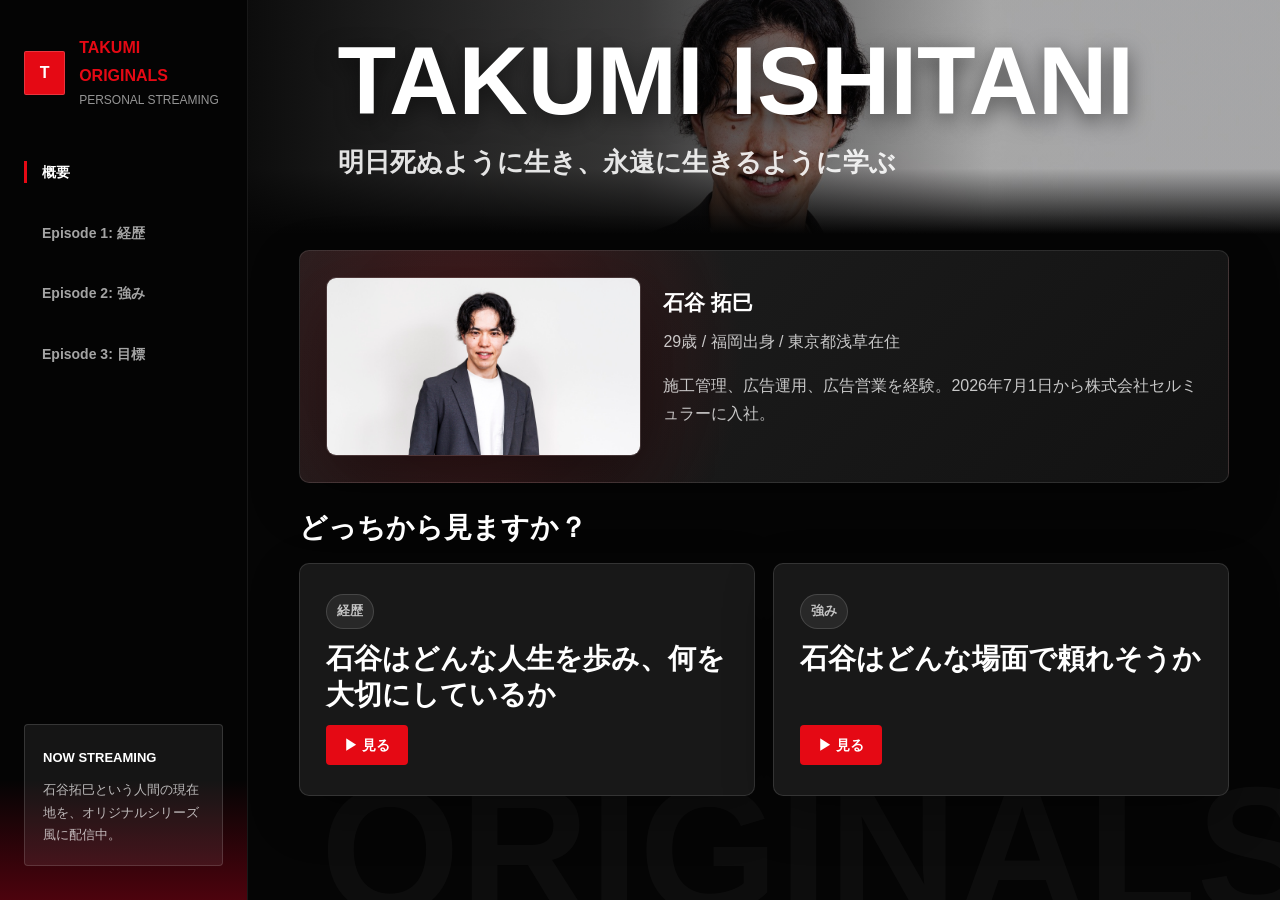
==== index.html @ 8c482ef3 "Initial portfolio site" ====
<!DOCTYPE html>
<html lang="ja">
<head>
  <!-- Google Tag Manager -->
<script>(function(w,d,s,l,i){w[l]=w[l]||[];w[l].push({'gtm.start':
  new Date().getTime(),event:'gtm.js'});var f=d.getElementsByTagName(s)[0],
  j=d.createElement(s),dl=l!='dataLayer'?'&l='+l:'';j.async=true;j.src=
  'https://www.googletagmanager.com/gtm.js?id='+i+dl;f.parentNode.insertBefore(j,f);
  })(window,document,'script','dataLayer','GTM-TKK2R5Q6');</script>
  <!-- End Google Tag Manager -->
  <meta charset="UTF-8">
  <meta name="viewport" content="width=device-width, initial-scale=1.0">
  <title>Takumi Originals | 石谷 拓巳</title>
  <link rel="icon" type="image/svg+xml" href="assets/images/favicon.svg">
  <link rel="preload" href="assets/audio/nouveau-jingle-netflix.mp3" as="audio" type="audio/mpeg">
  <link rel="stylesheet" href="css/style.css">
</head>
<body>
  <!-- Google Tag Manager (noscript) -->
<noscript><iframe src="https://www.googletagmanager.com/ns.html?id=GTM-TKK2R5Q6"
  height="0" width="0" style="display:none;visibility:hidden"></iframe></noscript>
  <!-- End Google Tag Manager (noscript) -->
  <div class="intro-splash is-waiting">
    <span>T</span>
    <button class="intro-start" type="button" aria-label="イントロを再生する" data-click-area="intro" data-click-name="play_intro" data-click-label="イントロを再生する">
      <span class="intro-start-icon" aria-hidden="true"></span>
    </button>
  </div>

  <button class="menu-toggle" type="button" aria-label="メニューを開く" aria-expanded="false" data-click-area="menu" data-click-name="open_menu" data-click-label="メニューを開く">
    <span></span>
    <span></span>
    <span></span>
  </button>

  <aside class="sidebar" aria-label="サイト内メニュー">
    <a class="brand" href="index.html" data-click-area="global_nav" data-click-name="brand_home" data-click-label="ブランドロゴ">
      <span class="brand-icon">T</span>
      <span>
        <strong>TAKUMI ORIGINALS</strong>
        <small>PERSONAL STREAMING</small>
      </span>
    </a>

    <nav class="nav">
      <a class="nav-link nav-link--overview active" href="index.html" data-nav-item="overview" data-click-area="global_nav" data-click-name="overview" data-click-label="概要">概要</a>
      <a class="nav-link nav-link--episode1" href="growth.html" data-nav-item="episode1" data-click-area="global_nav" data-click-name="episode1_history" data-click-label="Episode 1: 経歴">Episode 1: 経歴</a>
      <a class="nav-link nav-link--strengths" href="strengths.html" data-nav-item="strengths" data-click-area="global_nav" data-click-name="episode2_strengths" data-click-label="Episode 2: 強み">Episode 2: 強み</a>
      <a class="nav-link nav-link--goals" href="goals.html" data-nav-item="goals" data-click-area="global_nav" data-click-name="episode3_goals" data-click-label="Episode 3: 目標">Episode 3: 目標</a>
    </nav>

    <div class="sidebar-note">
      <strong>Now Streaming</strong>
      <p>石谷拓巳という人間の現在地を、オリジナルシリーズ風に配信中。</p>
    </div>
  </aside>

  <main class="page">
    <header class="page-header home-hero reveal">
      <h1>TAKUMI ISHITANI</h1>
      <div class="hero-copy-row">
        <p>明日死ぬように生き、永遠に生きるように学ぶ</p>
      </div>
    </header>

    <section class="grid reveal">
      <article class="card profile-card">
        <img src="assets/images/profile-photo.jpg" alt="石谷拓巳のプロフィール写真">
        <div>
          <h2>石谷 拓巳</h2>
          <p>29歳 / 福岡出身 / 東京都浅草在住</p>
          <p>施工管理、広告運用、広告営業を経験。2026年7月1日から株式会社セルミュラーに入社。</p>
        </div>
      </article>
    </section>

    <section class="entry-fork reveal" aria-label="どこから見るか選ぶ">
      <h2 class="entry-fork__title">どっちから見ますか？</h2>
      <div class="entry-fork__cards">
        <a class="entry-card" href="growth.html" data-entry-choice="history" data-click-area="entry_fork" data-click-name="history" data-click-label="経歴">
          <span class="entry-card__label">石谷はどんな人生を歩み、何を大切にしているか</span>
          <span class="entry-card__sub">経歴</span>
          <span class="entry-card__cta">▶ 見る</span>
        </a>
        <a class="entry-card" href="strengths.html" data-entry-choice="strengths" data-click-area="entry_fork" data-click-name="strengths" data-click-label="強み">
          <span class="entry-card__label">石谷はどんな場面で頼れそうか</span>
          <span class="entry-card__sub">強み</span>
          <span class="entry-card__cta">▶ 見る</span>
        </a>
      </div>
    </section>
  </main>

  <script src="js/script.js"></script>
</body>
</html>
---- css/style.css ----
:root {
  --black: #08090b;
  --ink: #161719;
  --red: #e60021;
  --red-dark: #b80019;
  --gray: #6d727a;
  --line: #e8e8e8;
  --paper: #ffffff;
  --soft: #f5f5f3;
  --cream: #fff8ef;
  --shadow: 0 18px 42px rgba(8, 9, 11, 0.10);
}

* {
  box-sizing: border-box;
}

body {
  margin: 0;
  color: var(--ink);
  background:
    linear-gradient(90deg, rgba(230, 0, 33, 0.04) 1px, transparent 1px) 0 0 / 72px 72px,
    var(--soft);
  font-family: -apple-system, BlinkMacSystemFont, "Hiragino Sans", "Yu Gothic", "YuGothic", sans-serif;
  line-height: 1.75;
}

body::before {
  content: "ISHITANI";
  position: fixed;
  right: -36px;
  bottom: -40px;
  color: rgba(8, 9, 11, 0.035);
  font-size: clamp(72px, 14vw, 210px);
  font-weight: 900;
  line-height: 1;
  pointer-events: none;
  z-index: 0;
}

.intro-splash {
  position: fixed;
  inset: 0;
  z-index: 999;
  display: flex;
  align-items: center;
  justify-content: center;
  background: #050505;
  pointer-events: none;
  animation: intro-screen-out 1800ms cubic-bezier(.76, 0, .24, 1) 250ms both;
}

.intro-splash.is-waiting {
  pointer-events: auto;
  cursor: default;
}

.intro-splash.is-waiting,
.intro-splash.is-waiting > span {
  animation-play-state: paused;
}

.intro-splash.is-waiting > span {
  opacity: 0;
  visibility: hidden;
}

.intro-splash:not(.is-waiting) .intro-start {
  opacity: 0;
  pointer-events: none;
}

.intro-splash > span {
  position: relative;
  display: block;
  width: clamp(50px, 7vw, 108px);
  height: clamp(150px, 28vw, 420px);
  color: var(--red);
  background: var(--red);
  font-size: 0;
  text-shadow: 0 0 42px rgba(229, 9, 20, 0.52);
  box-shadow: 0 0 42px rgba(229, 9, 20, 0.52);
  animation: intro-i-drive 1800ms cubic-bezier(.76, 0, .24, 1) 250ms both;
}

.intro-start {
  position: absolute;
  left: 50%;
  top: 50%;
  z-index: 2;
  width: clamp(190px, 24vw, 320px);
  height: clamp(128px, 16vw, 214px);
  border: 0;
  border-radius: 18px;
  padding: 0;
  background:
    linear-gradient(145deg, rgba(255, 255, 255, 0.18) 0 46%, transparent 47%),
    linear-gradient(145deg, #e85353 0 49%, #e50914 50% 100%);
  box-shadow:
    0 20px 52px rgba(0, 0, 0, 0.58),
    0 0 34px rgba(229, 9, 20, 0.36);
  -webkit-tap-highlight-color: transparent;
  appearance: none;
  cursor: pointer;
  user-select: none;
  transform: translate(-50%, -50%);
  transition: transform 180ms ease, box-shadow 180ms ease, filter 180ms ease, opacity 180ms ease;
}

.intro-start::before {
  content: none;
}

.intro-start-icon {
  position: absolute;
  left: 52%;
  top: 50%;
  width: 0;
  height: 0;
  border-top: clamp(28px, 3.4vw, 46px) solid transparent;
  border-bottom: clamp(28px, 3.4vw, 46px) solid transparent;
  border-left: clamp(44px, 5.4vw, 72px) solid #fff;
  filter: drop-shadow(0 0 10px rgba(255, 255, 255, 0.24));
  transform: translate(-50%, -50%);
}

.intro-start:hover {
  transform: translate(-50%, -50%) scale(1.06);
  filter: brightness(1.08);
}

.intro-start:active {
  transform: translate(-50%, -50%) scale(0.99);
}

.intro-start:focus-visible {
  outline: none;
  box-shadow:
    0 20px 52px rgba(0, 0, 0, 0.58),
    0 0 34px rgba(229, 9, 20, 0.36),
    0 0 0 3px rgba(255, 255, 255, 0.72);
}

.intro-splash > span::before,
.intro-splash > span::after {
  content: "";
  position: absolute;
  left: 50%;
  width: clamp(170px, 24vw, 360px);
  height: clamp(46px, 7vw, 104px);
  background: var(--red);
  box-shadow: 0 0 42px rgba(229, 9, 20, 0.42);
  transform: translateX(-50%);
}

.intro-splash > span::before {
  top: 0;
}

.intro-splash > span::after {
  display: none;
}

.intro-splash.is-finished {
  display: none;
}

@keyframes intro-i-drive {
  0% {
    opacity: 0;
    transform: scale(0.72);
    filter: blur(10px);
  }
  18% {
    opacity: 1;
    transform: scale(1);
    filter: blur(0);
  }
  56% {
    opacity: 1;
    transform: scale(1.08);
  }
  100% {
    opacity: 0;
    transform: scale(7.8);
  }
}

@keyframes intro-screen-out {
  0%,
  62% {
    opacity: 1;
  }
  100% {
    opacity: 0;
    visibility: hidden;
  }
}

a {
  color: inherit;
  text-decoration: none;
}

.sidebar {
  position: fixed;
  inset: 0 auto 0 0;
  width: 284px;
  padding: 34px 24px;
  color: #fff;
  background: var(--black);
  display: flex;
  flex-direction: column;
  gap: 34px;
  z-index: 20;
  overflow-y: auto;
}

.sidebar::after {
  content: "";
  position: absolute;
  inset: auto 0 0;
  height: 120px;
  background: linear-gradient(0deg, rgba(230, 0, 33, 0.32), transparent);
  pointer-events: none;
}

.brand {
  position: relative;
  display: flex;
  gap: 14px;
  align-items: center;
  z-index: 1;
}

.brand-icon {
  width: 44px;
  height: 44px;
  display: grid;
  place-items: center;
  border: 1px solid rgba(255, 255, 255, 0.18);
  border-radius: 4px;
  background: var(--red);
  font-weight: 900;
}

.brand strong,
.brand small {
  display: block;
}

.brand strong {
  font-size: 15px;
  letter-spacing: 0;
}

.brand small {
  color: rgba(255, 255, 255, 0.62);
  font-size: 12px;
}

.nav {
  position: relative;
  display: grid;
  gap: 6px;
  z-index: 1;
}

.nav a {
  position: relative;
  padding: 15px 12px 15px 18px;
  border-bottom: 1px solid rgba(255, 255, 255, 0.12);
  color: rgba(255, 255, 255, 0.72);
  font-size: 13px;
  font-weight: 800;
  letter-spacing: 0;
  text-transform: uppercase;
}

.nav a::before {
  content: "";
  position: absolute;
  left: 0;
  top: 50%;
  width: 7px;
  height: 7px;
  background: var(--red);
  transform: translateY(-50%) rotate(45deg);
  opacity: 0;
}

.nav a:hover,
.nav a:focus-visible,
.nav a.active {
  color: #fff;
  outline: none;
}

.nav a:hover::before,
.nav a:focus-visible::before,
.nav a.active::before {
  opacity: 1;
}

.sidebar-note {
  position: relative;
  margin-top: auto;
  padding: 18px;
  border: 1px solid rgba(255, 255, 255, 0.14);
  border-radius: 4px;
  background: rgba(255, 255, 255, 0.06);
  z-index: 1;
}

.sidebar-note strong {
  color: #fff;
  font-size: 13px;
  letter-spacing: 0;
  text-transform: uppercase;
}

.sidebar-note p {
  margin: 8px 0 0;
  color: rgba(255, 255, 255, 0.70);
  font-size: 13px;
  overflow-wrap: anywhere;
}

.page {
  position: relative;
  z-index: 1;
  min-height: 100vh;
  margin-left: 284px;
  padding: 46px clamp(22px, 4vw, 64px) 64px;
}

.page-header {
  position: relative;
  margin-bottom: 34px;
  padding: clamp(34px, 6vw, 76px);
  color: #fff;
  background:
    linear-gradient(135deg, rgba(230, 0, 33, 0.94), rgba(8, 9, 11, 0.95)),
    radial-gradient(circle at 80% 18%, rgba(255, 255, 255, 0.28), transparent 34%);
  border-radius: 4px;
  overflow: hidden;
}

.page-header::before {
  content: "";
  position: absolute;
  inset: auto -10% -34% 28%;
  height: 180px;
  border: 22px solid rgba(255, 255, 255, 0.11);
  transform: rotate(-8deg);
}

.page-header::after {
  content: "BETA";
  position: absolute;
  right: 22px;
  bottom: -18px;
  color: rgba(255, 255, 255, 0.12);
  font-size: clamp(58px, 9vw, 140px);
  font-weight: 900;
  line-height: 1;
  white-space: nowrap;
}

.page-header > * {
  position: relative;
  z-index: 1;
}

.eyebrow {
  margin: 0 0 10px;
  color: var(--red);
  font-size: 13px;
  font-weight: 900;
  letter-spacing: 0;
  text-transform: uppercase;
}

.page-header .eyebrow {
  color: #fff;
}

h1,
h2,
p {
  margin-top: 0;
}

h1 {
  margin-bottom: 12px;
  max-width: 820px;
  font-size: clamp(42px, 8vw, 96px);
  font-weight: 900;
  line-height: 0.98;
  letter-spacing: 0;
}

h2 {
  margin-bottom: 10px;
  font-size: 21px;
  line-height: 1.35;
}

p {
  color: var(--gray);
}

.page-header p:not(.eyebrow) {
  max-width: 620px;
  margin-bottom: 0;
  color: rgba(255, 255, 255, 0.86);
  font-size: 18px;
  font-weight: 700;
}

.grid {
  display: grid;
  gap: 18px;
}

.dashboard-grid {
  grid-template-columns: minmax(300px, 2fr) repeat(3, minmax(150px, 1fr));
  margin-bottom: 18px;
}

.card-grid {
  grid-template-columns: repeat(3, minmax(0, 1fr));
  margin-bottom: 18px;
}

.card {
  position: relative;
  padding: 26px;
  border: 1px solid var(--line);
  border-radius: 4px;
  background: var(--paper);
  box-shadow: var(--shadow);
  overflow: hidden;
}

.card::before {
  content: "";
  position: absolute;
  inset: 0;
  border: none;
  border-radius: inherit;
  background: transparent;
  opacity: 0;
  pointer-events: none;
  transform: scale(0.985);
  transform-origin: center;
  transition: opacity 420ms ease, transform 520ms ease;
}

.card.is-visible::before,
.reveal.is-visible .card::before {
  opacity: 1;
  transform: scale(1);
}

.profile-card {
  display: flex;
  gap: 22px;
  align-items: center;
  background: var(--black);
  color: #fff;
}

.profile-card p {
  color: rgba(255, 255, 255, 0.76);
}

.profile-card img {
  width: 104px;
  height: 104px;
  border: 3px solid rgba(255, 255, 255, 0.14);
  border-radius: 50%;
  background: #fff;
  object-fit: cover;
  object-position: 50% 24%;
}

.kpi-card {
  min-height: 178px;
  display: flex;
  flex-direction: column;
  justify-content: space-between;
}

.kpi-card span {
  color: var(--gray);
  font-size: 13px;
  font-weight: 900;
}

.kpi-card strong {
  display: inline-block;
  margin-top: 10px;
  color: var(--red);
  font-size: 58px;
  font-weight: 900;
  line-height: 1;
}

.kpi-card small {
  color: var(--ink);
  font-weight: 900;
}

.section-title {
  margin-bottom: 18px;
}

.section-title h2 {
  font-size: clamp(30px, 5vw, 58px);
  font-weight: 900;
  line-height: 1;
}

.bars {
  display: grid;
  gap: 16px;
}

.bar-row {
  display: grid;
  grid-template-columns: 160px 1fr;
  gap: 18px;
  align-items: center;
  font-weight: 800;
}

.bar {
  height: 12px;
  background: #ececea;
  overflow: hidden;
}

.bar i {
  display: block;
  width: 0;
  height: 100%;
  background: linear-gradient(90deg, var(--red), var(--black));
  transition: width 1000ms cubic-bezier(.2, .8, .2, 1);
}

.is-visible .bar i {
  width: var(--value);
}

.timeline {
  position: relative;
  display: grid;
  gap: 22px;
}

.timeline::before {
  content: "";
  position: absolute;
  top: 16px;
  bottom: 16px;
  left: 14px;
  width: 3px;
  background: var(--black);
}

.timeline-item {
  position: relative;
  display: grid;
  grid-template-columns: 30px 1fr;
  gap: 20px;
}

.timeline-item > span {
  width: 30px;
  height: 30px;
  border: 7px solid var(--paper);
  border-radius: 50%;
  background: var(--red);
  box-shadow: 0 0 0 2px var(--black);
  z-index: 1;
}

.timeline-item .card {
  width: 100%;
}

.timeline-item .card h2 {
  color: var(--red);
  font-size: 26px;
  font-weight: 900;
}

.log-card {
  padding: 0;
}

.log-card summary {
  position: relative;
  display: grid;
  grid-template-columns: 72px 1fr 34px;
  gap: 18px;
  align-items: center;
  min-height: 112px;
  padding: 24px 26px;
  cursor: pointer;
  list-style: none;
}

.log-card summary::-webkit-details-marker {
  display: none;
}

.log-card summary::after {
  content: "+";
  width: 34px;
  height: 34px;
  display: grid;
  place-items: center;
  color: #fff;
  background: var(--black);
  font-size: 24px;
  font-weight: 900;
  line-height: 1;
  transition: transform 240ms ease, background 240ms ease;
}

.log-card[open] summary::after {
  content: "-";
  background: var(--red);
}

.log-card summary:focus-visible {
  outline: 3px solid rgba(230, 0, 33, 0.25);
  outline-offset: -3px;
}

.log-number {
  color: var(--red);
  font-size: 34px;
  font-weight: 900;
  line-height: 1;
}

.log-card summary strong,
.log-card summary small {
  display: block;
}

.log-card summary strong {
  color: var(--ink);
  font-size: clamp(24px, 4vw, 40px);
  font-weight: 900;
  line-height: 1.1;
}

.log-card summary small {
  margin-top: 6px;
  color: var(--gray);
  font-weight: 800;
}

.log-detail {
  display: grid;
  grid-template-columns: minmax(180px, 260px) 1fr;
  gap: 28px;
  padding: 0 26px 30px 116px;
  cursor: pointer;
}

.log-detail img {
  width: 100%;
  aspect-ratio: 4 / 3;
  border: 1px solid var(--line);
  background: var(--paper);
  box-shadow: 0 12px 28px rgba(8, 9, 11, 0.08);
  object-fit: cover;
  object-position: 50% 24%;
}

.log-detail p {
  margin-bottom: 15px;
  max-width: 860px;
  font-size: 15px;
  line-height: 1.9;
}

.log-detail p:last-child {
  margin-bottom: 0;
}

.log-detail div {
  display: grid;
  align-content: center;
}

.roadmap {
  display: grid;
  grid-template-columns: repeat(3, minmax(0, 1fr));
  gap: 18px;
}

.roadmap-card {
  min-height: 260px;
  background: var(--black);
  color: #fff;
}

.roadmap-card:nth-child(2) {
  background: var(--red);
}

.roadmap-card span {
  display: inline-block;
  margin-bottom: 18px;
  color: rgba(255, 255, 255, 0.72);
  font-weight: 900;
  text-transform: uppercase;
}

.roadmap-card h2 {
  font-size: 32px;
  font-weight: 900;
}

.roadmap-card p {
  color: rgba(255, 255, 255, 0.78);
}

.reveal {
  opacity: 0;
  transform: translateY(28px);
  transition: opacity 760ms ease, transform 760ms ease;
}

.reveal.is-visible {
  opacity: 1;
  transform: translateY(0);
}

.menu-toggle {
  display: none;
}

@media (max-width: 1080px) {
  .dashboard-grid {
    grid-template-columns: repeat(3, minmax(0, 1fr));
  }

  .profile-card {
    grid-column: 1 / -1;
  }

  .card-grid {
    grid-template-columns: repeat(2, minmax(0, 1fr));
  }
}

@media (max-width: 980px) {
  .menu-toggle {
    position: fixed;
    top: 16px;
    right: 16px;
    z-index: 40;
    display: grid;
    gap: 5px;
    width: 46px;
    height: 46px;
    padding: 11px;
    border: 0;
    border-radius: 4px;
    background: var(--red);
  }

  .menu-toggle span {
    display: block;
    height: 2px;
    background: #fff;
  }

  .sidebar {
    width: min(84vw, 320px);
    transform: translateX(-100%);
    transition: transform 280ms ease;
  }

  .sidebar.is-open {
    transform: translateX(0);
  }

  .page {
    margin-left: 0;
    padding: 76px 18px 34px;
  }

  .dashboard-grid,
  .card-grid,
  .roadmap {
    grid-template-columns: 1fr;
  }

  .profile-card {
    align-items: flex-start;
  }

  .log-card summary {
    grid-template-columns: 54px 1fr 34px;
  }

  .log-number {
    font-size: 26px;
  }

  .log-detail {
    grid-template-columns: 1fr;
    padding-left: 26px;
  }

  .log-detail img {
    max-width: 360px;
  }
}

@media (max-width: 520px) {
  .page-header {
    padding: 30px 22px 70px;
  }

  h1 {
    font-size: 42px;
  }

  .profile-card {
    display: block;
  }

  .profile-card img {
    margin-bottom: 16px;
  }

  .bar-row {
    grid-template-columns: 1fr;
    gap: 6px;
  }

  .kpi-card strong {
    font-size: 46px;
  }
}

@media (prefers-reduced-motion: reduce) {
  .intro-splash {
    animation-duration: 1ms;
    animation-delay: 0ms;
  }

  .intro-splash > span {
    animation-duration: 1ms;
    animation-delay: 0ms;
  }
}

/* Streaming draft theme */
:root {
  --black: #050505;
  --ink: #f5f5f5;
  --red: #e50914;
  --red-dark: #b20710;
  --gray: #b7b7b7;
  --line: rgba(255, 255, 255, 0.12);
  --paper: #181818;
  --soft: #101010;
  --shadow: 0 24px 70px rgba(0, 0, 0, 0.45);
}

body {
  color: #fff;
  background: #050505;
}

body.goal-overlay-open {
  overflow: hidden;
}

body.goal-overlay-open .page {
  z-index: 90;
}

body.log-overlay-open {
  overflow: hidden;
}

body.log-overlay-open .page {
  z-index: 90;
}

.log-overlay {
  position: fixed;
  inset: clamp(14px, 3vw, 34px);
  z-index: 120;
  display: grid;
  grid-template-columns: minmax(280px, 42%) minmax(0, 1fr);
  grid-template-rows: auto minmax(0, 1fr);
  gap: clamp(22px, 4vw, 54px);
  max-height: calc(100vh - clamp(28px, 6vw, 68px));
  padding: clamp(18px, 3vw, 34px);
  border: none;
  border-radius: 10px;
  background: #080808;
  box-shadow: 0 0 0 999vmax rgba(0, 0, 0, 0.78), 0 34px 120px rgba(229, 9, 20, 0.28), 0 22px 64px rgba(0, 0, 0, 0.70);
  overflow: auto;
}

.log-overlay[hidden] {
  display: none;
}

.log-overlay-figure {
  grid-column: 1;
  grid-row: 1 / -1;
  height: 100%;
  min-height: 0;
  margin: 0;
  border-radius: 10px;
  background: #0b0b0b;
  box-shadow: 0 28px 90px rgba(0, 0, 0, 0.72);
  overflow: hidden;
}

.log-overlay-figure img {
  width: 100%;
  height: 100%;
  display: block;
  object-fit: cover;
  object-position: center 26%;
  filter: saturate(1.12) contrast(1.08);
}

.log-overlay-figure img[src*="episode-elementary"] {
  object-position: center 30%;
}

.log-overlay-figure img[src*="episode-middle-school"] {
  object-position: center 2%;
}

.log-overlay-figure img[src*="episode-high-school"] {
  object-position: center 2%;
}

.log-overlay-figure img[src*="episode-construction"] {
  object-position: center 2%;
}

.log-overlay-figure img[src*="episode-freelance"] {
  object-position: center 10%;
}

.log-overlay-figure img[src*="episode-sales"] {
  object-position: center 8%;
}

.log-overlay-figure img[src*="episode-cellmuller"] {
  object-position: center 6%;
}

.log-overlay-heading {
  grid-column: 2;
  grid-row: 1;
  align-self: end;
  max-width: 760px;
  padding-right: 58px;
}

.log-overlay-heading strong {
  display: block;
  color: #fff;
  font-size: clamp(42px, 7vw, 92px);
  line-height: 0.98;
}

.log-overlay-heading small {
  display: block;
  max-width: 620px;
  margin-top: 14px;
  color: rgba(255, 255, 255, 0.82);
  font-size: clamp(14px, 1.4vw, 18px);
  font-weight: 900;
  line-height: 1.45;
}

.log-overlay-detail {
  grid-column: 2;
  grid-row: 2;
  align-self: start;
  max-width: 820px;
}

.log-overlay-detail p {
  margin-bottom: 16px;
  color: rgba(255, 255, 255, 0.82);
  font-size: clamp(15px, 1.35vw, 18px);
  line-height: 1.9;
}

.log-overlay-close {
  position: absolute;
  top: clamp(18px, 3vw, 34px);
  right: clamp(18px, 3vw, 34px);
  z-index: 2;
  width: 42px;
  height: 42px;
  border: 0;
  border-radius: 999px;
  background:
    linear-gradient(45deg, transparent calc(50% - 1px), #fff calc(50% - 1px), #fff calc(50% + 1px), transparent calc(50% + 1px)),
    linear-gradient(-45deg, transparent calc(50% - 1px), #fff calc(50% - 1px), #fff calc(50% + 1px), transparent calc(50% + 1px)),
    rgba(255, 255, 255, 0.18);
  background-position: center;
  background-repeat: no-repeat;
  background-size: 18px 18px, 18px 18px, auto;
  box-shadow: inset 0 0 0 1px rgba(255, 255, 255, 0.14);
  cursor: pointer;
}

body::before {
  content: "ORIGINALS";
  color: rgba(255, 255, 255, 0.035);
}

.sidebar {
  width: 248px;
  background: rgba(5, 5, 5, 0.94);
  border-right: 1px solid rgba(255, 255, 255, 0.08);
}

.brand-icon {
  background: var(--red);
  border-radius: 2px;
}

.brand strong {
  color: var(--red);
  font-size: 16px;
}

.brand small {
  color: rgba(255, 255, 255, 0.58);
}

.nav a {
  border-bottom: 0;
  color: rgba(255, 255, 255, 0.64);
  font-size: 14px;
  text-transform: none;
}

.nav a::before {
  width: 3px;
  height: 22px;
  transform: translateY(-50%);
}

.sidebar-note {
  background: rgba(255, 255, 255, 0.07);
}

.page {
  margin-left: 248px;
  padding: 0 clamp(18px, 4vw, 58px) 64px;
}

.page-header {
  min-height: min(28vh, 320px);
  margin: 0 calc(clamp(18px, 4vw, 58px) * -1) 16px;
  padding: 34px clamp(24px, 7vw, 96px) 30px;
  display: flex;
  flex-direction: column;
  justify-content: flex-start;
  background:
    linear-gradient(90deg, rgba(5, 5, 5, 0.96) 0%, rgba(5, 5, 5, 0.72) 38%, rgba(5, 5, 5, 0.16) 72%),
    linear-gradient(0deg, #050505 0%, rgba(5, 5, 5, 0.18) 28%),
    url("../assets/images/profile-photo.jpg") center 20% / cover no-repeat;
  border-radius: 0;
  box-shadow: none;
}

.home-hero {
  min-height: min(26vh, 300px);
}

.page-header::before,
.page-header::after {
  display: none;
}

.eyebrow {
  color: var(--red);
}

.page-header .eyebrow {
  color: var(--red);
  font-size: 15px;
}

h1 {
  max-width: 980px;
  text-shadow: 0 6px 22px rgba(0, 0, 0, 0.55);
}

p {
  color: var(--gray);
}

.page-header p:not(.eyebrow) {
  color: rgba(255, 255, 255, 0.88);
  font-size: clamp(18px, 2vw, 26px);
  overflow-wrap: anywhere;
}

.hero-copy-row {
  display: flex;
  flex-wrap: wrap;
  gap: 14px 18px;
  align-items: center;
}

.hero-copy-row p {
  margin: 0;
}

.hero-actions {
  display: flex;
  flex-wrap: wrap;
  gap: 12px;
  margin-top: 20px;
}

.home-bottom-action {
  display: none;
  margin-top: 18px;
}

.play-button,
.ghost-button {
  display: inline-flex;
  align-items: center;
  min-height: 48px;
  padding: 0 22px;
  border-radius: 4px;
  font-weight: 900;
}

.play-button {
  color: #fff;
  background: var(--red);
}

.ghost-button {
  color: #fff;
  background: rgba(255, 255, 255, 0.16);
}

.meta-line {
  margin-top: 18px;
  color: rgba(255, 255, 255, 0.72) !important;
  font-size: 14px !important;
}

.episode-nav {
  margin: -4px 0 22px;
}

.episode-nav-bottom {
  margin: 22px 0 0;
}

.episode-nav a {
  display: inline-flex;
  align-items: center;
  justify-content: center;
  min-height: 48px;
  padding: 0 24px;
  border-radius: 4px;
  color: #fff;
  background: var(--red);
  font-weight: 900;
  transition: background 220ms ease, transform 220ms ease;
}

.episode-nav a:hover {
  background: var(--red-dark);
  transform: translateY(-2px);
}

.card {
  border: 1px solid rgba(255, 255, 255, 0.10);
  border-radius: 10px;
  background: #181818;
  box-shadow: 0 18px 50px rgba(0, 0, 0, 0.32);
}

.card-grid {
  grid-template-columns: repeat(2, minmax(0, 1fr));
}

.skill-deck {
  display: grid;
  grid-template-columns: repeat(2, minmax(0, 1fr));
  align-items: start;
  gap: 18px;
  margin-bottom: 18px;
}

.skill-stack {
  display: grid;
  grid-template-columns: repeat(2, minmax(0, 1fr));
  align-items: start;
  gap: 20px;
  margin: 0 0 26px;
}

.skill-block:nth-child(3) {
  grid-column: 1 / -1;
  justify-self: center;
  width: calc((100% - 20px) / 2);
}

.skill-block {
  padding: 0;
  overflow: hidden;
  background: #0d0d0d;
  transition: transform 220ms ease, box-shadow 220ms ease;
}

.skill-block::before {
  display: none;
}

.skill-block:hover {
  box-shadow: 0 18px 50px rgba(0, 0, 0, 0.42);
  transform: translateY(-4px);
}

.skill-visual {
  position: relative;
  min-height: clamp(210px, 25vw, 290px);
  display: flex;
  align-items: flex-end;
  overflow: hidden;
  isolation: isolate;
  background: #050505;
  cursor: pointer;
  list-style: none;
}

.skill-visual::-webkit-details-marker {
  display: none;
}

.skill-visual:focus-visible {
  outline: 3px solid rgba(230, 0, 33, 0.25);
  outline-offset: -3px;
}

.skill-block[open] .skill-image {
  opacity: 0.6;
}

.skill-image {
  position: absolute;
  inset: 0;
  z-index: 0;
  width: 100%;
  height: 100%;
  object-fit: cover;
  object-position: 64% 50%;
  opacity: 0.72;
  transform: scale(1.01);
  transition: opacity 260ms ease, transform 420ms ease;
}

.skill-block:hover .skill-image {
  opacity: 0.9;
  transform: scale(1.045);
}

.skill-visual::before {
  content: "";
  position: absolute;
  inset: 0;
  z-index: 1;
  pointer-events: none;
  background:
    linear-gradient(90deg, rgba(5, 5, 5, 0.96) 0%, rgba(5, 5, 5, 0.62) 38%, rgba(5, 5, 5, 0.1) 72%),
    linear-gradient(0deg, rgba(5, 5, 5, 0.98) 0%, rgba(5, 5, 5, 0.3) 46%, rgba(5, 5, 5, 0.02) 100%),
    radial-gradient(circle at 84% 20%, rgba(229, 9, 20, 0.32), transparent 38%);
  opacity: 0.96;
}

.skill-num {
  position: absolute;
  top: 20px;
  left: 24px;
  z-index: 2;
  width: 44px;
  height: 44px;
  border-radius: 999px;
  display: flex;
  align-items: center;
  justify-content: center;
  color: #fff;
  font-size: 20px;
  font-weight: 900;
  background: var(--red);
  box-shadow: 0 8px 20px rgba(229, 9, 20, 0.4);
}

.skill-copy {
  position: relative;
  z-index: 2;
  display: grid;
  gap: 10px;
  width: min(100%, 640px);
  padding: clamp(22px, 3vw, 32px);
}

.skill-block:nth-child(1) .skill-copy,
.skill-block:nth-child(3) .skill-copy {
  width: min(100%, 560px);
  transform: translateY(-34px);
}

.skill-block:nth-child(1) .skill-num,
.skill-block:nth-child(3) .skill-num {
  top: 34px;
}

.skill-copy strong {
  display: block;
  color: #fff;
  font-size: clamp(28px, 3.6vw, 44px);
  font-weight: 900;
  line-height: 1.1;
  text-shadow: 0 10px 28px rgba(0, 0, 0, 0.72);
  overflow-wrap: anywhere;
}

.skill-copy small {
  display: block;
  color: rgba(255, 255, 255, 0.68);
  font-size: 14px;
  line-height: 1.7;
  overflow-wrap: anywhere;
}

.skill-copy em {
  width: fit-content;
  margin-top: 4px;
  padding: 9px 13px;
  border-radius: 4px;
  color: #fff;
  background: var(--red);
  font-size: 12px;
  font-style: normal;
  font-weight: 900;
  box-shadow: 0 10px 24px rgba(229, 9, 20, 0.28);
}

.skill-block[open] .skill-copy em {
  background: rgba(255, 255, 255, 0.16);
  font-size: 0;
}

.skill-block[open] .skill-copy em::before {
  content: "閉じる";
  font-size: 12px;
}

.skill-body {
  padding: clamp(22px, 3vw, 30px);
  border-top: 1px solid rgba(255, 255, 255, 0.08);
  background: #121212;
}

.skill-body p {
  margin: 0;
  color: rgba(255, 255, 255, 0.82);
  font-size: 16px;
  line-height: 1.9;
}

.skill-closing {
  margin: 6px 0 26px;
  color: rgba(255, 255, 255, 0.6);
  font-size: 15px;
  line-height: 1.9;
  text-align: center;
}

.roadmap {
  margin-bottom: 34px;
}

.roadmap--single {
  display: grid;
  grid-template-columns: minmax(320px, 0.95fr) minmax(280px, 0.72fr);
  gap: clamp(18px, 3.2vw, 34px);
  align-items: center;
}

.goal-mountain {
  --flag-x: 39%;
  --flag-y: 73%;
  position: relative;
  min-height: 520px;
  border: 1px solid rgba(255, 255, 255, 0.10);
  border-radius: 16px;
  overflow: hidden;
  background: #050505;
  box-shadow: 0 28px 80px rgba(0, 0, 0, 0.36), 0 0 0 1px rgba(229, 9, 20, 0.10);
}

.roadmap--single[data-active-stage="short"] .goal-mountain {
  --flag-x: 39%;
  --flag-y: 71%;
}

.roadmap--single[data-active-stage="middle"] .goal-mountain {
  --flag-x: 50%;
  --flag-y: 50%;
}

.roadmap--single[data-active-stage="long"] .goal-mountain {
  --flag-x: 53%;
  --flag-y: 24%;
}

.goal-mountain__img {
  display: block;
  width: 100%;
  height: 100%;
  min-height: 520px;
  object-fit: cover;
  filter: saturate(1.05) contrast(1.02);
  transition: transform 520ms ease;
}

.goal-mountain:hover .goal-mountain__img {
  transform: scale(1.025);
}

.goal-mountain::after {
  content: "";
  position: absolute;
  inset: 0;
  background:
    linear-gradient(90deg, rgba(0, 0, 0, 0.54), transparent 22%, transparent 76%, rgba(0, 0, 0, 0.42)),
    linear-gradient(180deg, rgba(0, 0, 0, 0.12), transparent 42%, rgba(0, 0, 0, 0.46));
  pointer-events: none;
}

.goal-mountain__flag {
  position: absolute;
  left: var(--flag-x);
  top: var(--flag-y);
  z-index: 4;
  width: 4px;
  height: 42px;
  border-radius: 999px;
  background: var(--red);
  box-shadow: 0 0 0 2px rgba(255, 255, 255, 0.16), 0 12px 26px rgba(0, 0, 0, 0.5);
  opacity: 0;
  transform: translate(-50%, -100%) scale(0.82);
  transform-origin: 50% 100%;
  transition: left 560ms cubic-bezier(0.2, 0.9, 0.2, 1), top 560ms cubic-bezier(0.2, 0.9, 0.2, 1);
  pointer-events: none;
}

.goal-mountain__flag::before {
  content: "";
  position: absolute;
  left: 4px;
  top: 4px;
  width: 38px;
  height: 22px;
  border-radius: 2px 12px 9px 2px;
  background: var(--red);
  clip-path: polygon(0 0, 100% 12%, 82% 52%, 100% 92%, 0 78%);
  filter: drop-shadow(0 8px 16px rgba(0, 0, 0, 0.38));
}

.goal-mountain__flag::after {
  content: "";
  position: absolute;
  left: 50%;
  bottom: -5px;
  width: 13px;
  height: 13px;
  border: 3px solid #fff;
  border-radius: 999px;
  background: var(--red);
  transform: translateX(-50%);
}

.roadmap--single[data-active-stage] .goal-mountain__flag {
  opacity: 1;
  transform: translate(-50%, -100%) scale(1);
  animation: goalFlagWave 1.8s ease-in-out infinite;
}

.roadmap--single[data-active-stage="long"] .goal-mountain__flag {
  opacity: 0;
  transform: translate(-50%, -100%) scale(0.74);
  animation: none;
}

.goal-stage {
  position: absolute;
  z-index: 5;
  display: grid;
  gap: 4px;
  width: min(190px, 30vw);
  padding: 10px 13px;
  border: 1px solid rgba(229, 9, 20, 0.62);
  border-radius: 10px;
  background:
    linear-gradient(135deg, rgba(229, 9, 20, 0.54), rgba(42, 4, 8, 0.84)),
    rgba(5, 5, 5, 0.78);
  color: #fff;
  text-align: left;
  cursor: pointer;
  backdrop-filter: blur(8px);
  box-shadow: 0 12px 34px rgba(0, 0, 0, 0.34), 0 0 0 1px rgba(255, 255, 255, 0.08) inset;
  transition: transform 220ms ease, border-color 220ms ease, background 220ms ease;
}

.goal-stage:hover,
.goal-stage:focus-visible,
.goal-stage.is-active {
  border-color: rgba(229, 9, 20, 0.84);
  background:
    linear-gradient(135deg, rgba(255, 35, 58, 0.96), rgba(184, 0, 25, 0.94)),
    var(--red);
  transform: translateY(-3px);
}

.goal-stage span {
  font-size: clamp(15px, 1.6vw, 19px);
  font-weight: 900;
  line-height: 1.05;
}

.goal-stage strong {
  display: block;
  font-size: clamp(13px, 1.35vw, 15px);
  line-height: 1.35;
  overflow-wrap: anywhere;
}

.goal-stage--short {
  left: 7%;
  bottom: 12%;
}

.goal-stage--middle {
  right: 7%;
  top: 42%;
}

.goal-stage--long {
  left: 8%;
  top: 11%;
}

.goal-stage-panels {
  position: relative;
  min-height: 350px;
}

.goal-stage-placeholder,
.goal-stage-panel {
  border: 1px solid rgba(255, 255, 255, 0.12);
  border-radius: 16px;
  padding: clamp(22px, 3vw, 34px);
  background:
    linear-gradient(135deg, rgba(229, 9, 20, 0.24), transparent 40%),
    linear-gradient(180deg, #242424, #111);
  color: #fff;
  box-shadow: 0 24px 72px rgba(0, 0, 0, 0.34);
  animation: goalPanelIn 360ms cubic-bezier(0.2, 0.8, 0.2, 1) both;
}

.goal-stage-placeholder {
  background:
    linear-gradient(135deg, rgba(255, 255, 255, 0.08), transparent 42%),
    linear-gradient(180deg, #202020, #111);
}

.goal-stage-placeholder strong {
  display: block;
  margin-bottom: 10px;
  color: #fff;
  font-size: clamp(24px, 2.5vw, 32px);
  font-weight: 900;
  line-height: 1.35;
}

.goal-stage-placeholder p {
  margin: 0;
  color: rgba(255, 255, 255, 0.72);
  font-size: 15px;
  line-height: 1.9;
}

.goal-stage-panel__term {
  display: block;
  margin-bottom: 12px;
  color: #fff;
  font-size: clamp(30px, 3.6vw, 44px);
  font-weight: 900;
  line-height: 1.05;
}

.goal-stage-panel__lead {
  display: block;
  margin-bottom: 18px;
  color: #fff;
  font-size: clamp(23px, 2.6vw, 32px);
  font-weight: 900;
  line-height: 1.35;
}

.goal-stage-panel p {
  margin: 0 0 10px;
  color: rgba(255, 255, 255, 0.84);
  font-size: 15px;
  line-height: 1.9;
}

@keyframes goalFlagWave {
  0%, 100% { filter: drop-shadow(0 0 0 rgba(229, 9, 20, 0)); }
  50% { filter: drop-shadow(0 0 12px rgba(229, 9, 20, 0.58)); }
}

@keyframes goalPanelIn {
  from {
    opacity: 0;
    transform: translateY(18px) scale(0.98);
  }
  to {
    opacity: 1;
    transform: translateY(0) scale(1);
  }
}

@media (max-width: 900px) {
  .roadmap--single {
    grid-template-columns: 1fr;
  }

  .goal-stage-panels {
    min-height: auto;
  }
}

@media (max-width: 620px) {
  .goal-mountain {
    min-height: 430px;
  }

  .goal-mountain__img {
    min-height: 430px;
  }

  .goal-stage {
    width: 152px;
    padding: 8px 10px;
  }

  .goal-stage span {
    font-size: 14px;
  }

  .goal-stage strong {
    font-size: 12px;
  }

  .goal-stage--short {
    left: 4%;
    bottom: 9%;
  }

  .goal-stage--middle {
    right: auto;
    left: 45%;
    top: 44%;
  }

  .goal-stage--long {
    left: 5%;
    top: 9%;
  }
}

.card::before {
  background: transparent;
}

.profile-card {
  display: grid;
  grid-template-columns: minmax(160px, 36%) 1fr;
  gap: 22px;
  min-height: 188px;
  align-items: center;
  background:
    radial-gradient(circle at 18% 45%, rgba(229, 9, 20, 0.22), transparent 36%),
    linear-gradient(135deg, #202020, #121212);
}

.profile-card > div {
  position: relative;
  z-index: 1;
}

.profile-card img {
  position: relative;
  z-index: 1;
  width: 100%;
  height: clamp(154px, 14vw, 210px);
  border: 1px solid rgba(255, 255, 255, 0.12);
  border-radius: 10px;
  background: transparent;
  object-fit: cover;
  object-position: 50% 18%;
  box-shadow: 0 24px 70px rgba(0, 0, 0, 0.46);
}

.kpi-card {
  align-items: center;
  background: linear-gradient(180deg, #252525, #151515);
  gap: 12px;
  justify-content: center;
  min-height: 152px;
  text-align: center;
}

.kpi-card span,
.kpi-card small {
  color: rgba(255, 255, 255, 0.72);
}

.kpi-card strong {
  color: #fff;
  margin-top: 0;
}

.kpi-card small {
  margin-top: -8px;
}

.section-title h2 {
  color: #fff;
  font-size: clamp(28px, 4vw, 48px);
}

.sugoroku {
  margin-bottom: clamp(34px, 5vw, 64px);
}

.sugoroku__board {
  position: relative;
  padding: clamp(10px, 1.4vw, 16px);
  border: 1px solid rgba(255, 255, 255, 0.10);
  border-radius: 14px;
  background:
    linear-gradient(135deg, rgba(229, 9, 20, 0.20), transparent 38%),
    #090909;
  box-shadow: 0 28px 80px rgba(0, 0, 0, 0.32), 0 0 0 1px rgba(229, 9, 20, 0.10);
  overflow: hidden;
}

.sugoroku__board::before {
  content: none;
  position: absolute;
  right: clamp(18px, 3vw, 34px);
  top: clamp(16px, 2.4vw, 28px);
  z-index: 3;
  color: rgba(255, 255, 255, 0.22);
  font-size: clamp(18px, 3vw, 46px);
  font-weight: 900;
  letter-spacing: 0;
  line-height: 1;
  pointer-events: none;
}

.history-game {
  position: relative;
  aspect-ratio: 16 / 9;
  border-radius: 10px;
  background:
    linear-gradient(90deg, rgba(0, 0, 0, 0.60) 0%, rgba(0, 0, 0, 0.18) 44%, rgba(0, 0, 0, 0.50) 100%),
    linear-gradient(180deg, rgba(0, 0, 0, 0.46), rgba(0, 0, 0, 0.20) 42%, rgba(0, 0, 0, 0.64)),
    url("../assets/images/sugoroku-board.jpg") center / cover no-repeat;
  box-shadow: inset 0 0 0 1px rgba(255, 255, 255, 0.08);
  overflow: hidden;
}

.history-game::after {
  content: "";
  position: absolute;
  inset: 0;
  background:
    radial-gradient(circle at 58% 22%, rgba(229, 9, 20, 0.24), transparent 14%),
    linear-gradient(0deg, rgba(229, 9, 20, 0.18), transparent 32%);
  mix-blend-mode: multiply;
  pointer-events: none;
}

.history-stop {
  position: absolute;
  left: var(--x);
  top: var(--y);
  z-index: 2;
  width: auto;
  min-width: 106px;
  min-height: 38px;
  display: inline-grid;
  grid-template-columns: 28px minmax(0, auto);
  align-items: center;
  gap: 7px;
  padding: 5px 12px 5px 6px;
  border: 1px solid rgba(255, 255, 255, 0.18);
  border-radius: 999px;
  color: #fff;
  background: rgba(6, 6, 6, 0.82);
  box-shadow: 0 12px 30px rgba(0, 0, 0, 0.34), inset 0 0 0 1px rgba(229, 9, 20, 0.10);
  font-family: inherit;
  cursor: pointer;
  transform: translate(-50%, -50%);
  transition: transform 180ms ease, background 180ms ease, border-color 180ms ease, box-shadow 180ms ease;
}

.history-stop strong {
  width: 28px;
  height: 28px;
  display: grid;
  place-items: center;
  border-radius: 999px;
  color: #fff;
  background: var(--red);
  font-size: 14px;
  font-weight: 900;
  line-height: 1;
  box-shadow: 0 0 18px rgba(229, 9, 20, 0.42);
}

.history-stop img {
  position: absolute;
  left: 50%;
  top: -82px;
  width: 82px;
  height: 82px;
  display: block;
  border: 3px solid rgba(255, 255, 255, 0.92);
  border-radius: 14px;
  object-fit: cover;
  object-position: center 18%;
  box-shadow: 0 8px 18px rgba(0, 0, 0, 0.46), 0 0 0 2px rgba(229, 9, 20, 0.30);
  transform: translateX(-50%) rotate(2deg);
}

.history-stop span {
  overflow: hidden;
  color: rgba(255, 255, 255, 0.92);
  font-size: clamp(11px, 1vw, 12px);
  font-weight: 900;
  line-height: 1.25;
  text-align: left;
  text-overflow: ellipsis;
  white-space: nowrap;
}

.history-stop:hover,
.history-stop:focus-visible,
.history-stop.is-active {
  border-color: rgba(229, 9, 20, 0.74);
  background: rgba(10, 10, 10, 0.92);
  box-shadow: 0 18px 38px rgba(0, 0, 0, 0.44), 0 0 28px rgba(229, 9, 20, 0.28);
  transform: translate(-50%, -50%) scale(1.05);
}

.history-stop:focus-visible {
  outline: 2px solid rgba(255, 255, 255, 0.88);
  outline-offset: 4px;
}

.history-stop--goal {
  min-width: 124px;
}

.history-pawn {
  position: absolute;
  left: 13%;
  top: 78%;
  z-index: 4;
  width: 36px;
  height: 54px;
  pointer-events: none;
  filter: drop-shadow(0 16px 18px rgba(0, 0, 0, 0.44));
  transform: translate(-50%, calc(-100% - 94px));
  transition: left 520ms cubic-bezier(.2, .8, .2, 1), top 520ms cubic-bezier(.2, .8, .2, 1);
}

.history-pawn span {
  position: absolute;
  left: 50%;
  bottom: 0;
  width: 22px;
  height: 22px;
  border: 4px solid #fff;
  border-radius: 999px;
  background: var(--red);
  transform: translateX(-50%);
  box-shadow: 0 0 0 3px rgba(229, 9, 20, 0.28), 0 0 24px rgba(229, 9, 20, 0.60);
}

.history-pawn span::before {
  content: "";
  position: absolute;
  left: 50%;
  bottom: 18px;
  width: 10px;
  height: 22px;
  border-radius: 999px;
  background: #fff;
  transform: translateX(-50%);
}

.history-pawn span::after {
  content: "";
  position: absolute;
  left: 50%;
  bottom: -12px;
  width: 32px;
  height: 8px;
  border-radius: 999px;
  background: rgba(0, 0, 0, 0.56);
  transform: translateX(-50%);
}

.sugoroku__hint {
  margin: 14px 0 0;
  color: rgba(255, 255, 255, 0.70);
  font-size: 13px;
  font-weight: 800;
}

.bar {
  background: rgba(255, 255, 255, 0.14);
}

.bar i {
  background: var(--red);
}

.timeline {
  display: grid;
  grid-template-columns: repeat(4, minmax(0, 1fr));
  gap: 48px;
  align-items: start;
  counter-reset: history-card;
  overflow: visible;
}

.timeline.is-source {
  display: none;
}

.timeline::before,
.timeline-item > span {
  display: none;
}

.timeline-item {
  position: relative;
  display: block;
  min-width: 0;
  --arrow-y: clamp(72px, 8.5vw, 108px);
  counter-increment: history-card;
}

.timeline-item.log-overlay-source {
  z-index: 90;
  opacity: 1;
  transform: none !important;
}

.timeline-item.log-overlay-source::before,
.timeline-item.log-overlay-source::after {
  display: none;
}

.timeline-item::after {
  content: "";
  position: absolute;
  z-index: 4;
  pointer-events: none;
}

.timeline-item:nth-child(1)::after,
.timeline-item:nth-child(2)::after,
.timeline-item:nth-child(3)::after {
  top: var(--arrow-y);
  left: calc(100% + 34px);
  width: 0;
  height: 0;
  border-top: 7px solid transparent;
  border-bottom: 7px solid transparent;
  border-left: 10px solid var(--red);
  filter: drop-shadow(0 6px 12px rgba(229, 9, 20, 0.3));
  transform: translateY(-50%);
}

.timeline-item:nth-child(1)::before,
.timeline-item:nth-child(2)::before,
.timeline-item:nth-child(3)::before {
  content: "";
  position: absolute;
  top: var(--arrow-y);
  left: calc(100% + 10px);
  z-index: 4;
  width: 26px;
  height: 3px;
  border-radius: 999px;
  background: linear-gradient(90deg, rgba(229, 9, 20, 0.45), var(--red));
  pointer-events: none;
  box-shadow: 0 6px 14px rgba(229, 9, 20, 0.22);
  transform: translateY(-50%);
}

.timeline-item:nth-child(4)::after {
  top: calc(100% + 34px);
  left: 50%;
  width: 0;
  height: 0;
  border-left: 7px solid transparent;
  border-right: 7px solid transparent;
  border-top: 10px solid var(--red);
  filter: drop-shadow(0 6px 12px rgba(229, 9, 20, 0.3));
  transform: translateX(-50%);
}

.timeline-item:nth-child(4)::before {
  content: "";
  position: absolute;
  top: calc(100% + 10px);
  left: 50%;
  z-index: 4;
  width: 3px;
  height: 26px;
  border-radius: 999px;
  background: linear-gradient(180deg, rgba(229, 9, 20, 0.45), var(--red));
  pointer-events: none;
  box-shadow: 0 6px 14px rgba(229, 9, 20, 0.22);
  transform: translateX(-50%);
}

.timeline-item:nth-child(5)::after,
.timeline-item:nth-child(6)::after {
  top: var(--arrow-y);
  left: -44px;
  width: 0;
  height: 0;
  border-top: 7px solid transparent;
  border-bottom: 7px solid transparent;
  border-right: 10px solid var(--red);
  filter: drop-shadow(0 6px 12px rgba(229, 9, 20, 0.3));
  transform: translateY(-50%);
}

.timeline-item:nth-child(5)::before,
.timeline-item:nth-child(6)::before {
  content: "";
  position: absolute;
  top: var(--arrow-y);
  left: -36px;
  z-index: 4;
  width: 26px;
  height: 3px;
  border-radius: 999px;
  background: linear-gradient(270deg, rgba(229, 9, 20, 0.45), var(--red));
  pointer-events: none;
  box-shadow: 0 6px 14px rgba(229, 9, 20, 0.22);
  transform: translateY(-50%);
}

.timeline-item:nth-child(5) {
  grid-column: 4;
  grid-row: 2;
}

.timeline-item:nth-child(6) {
  grid-column: 3;
  grid-row: 2;
}

.timeline-item:nth-child(7) {
  grid-column: 2;
  grid-row: 2;
}

.log-card {
  padding: 0;
  background: #181818;
  transition: transform 220ms ease, background 220ms ease, border-color 220ms ease;
}

.log-card[open] {
  position: fixed;
  inset: clamp(14px, 3vw, 34px);
  z-index: 80;
  width: auto;
  max-width: none;
  display: grid;
  grid-template-columns: minmax(280px, 42%) minmax(0, 1fr);
  grid-template-rows: auto minmax(0, 1fr);
  gap: clamp(22px, 4vw, 54px);
  max-height: calc(100vh - clamp(28px, 6vw, 68px));
  padding: clamp(18px, 3vw, 34px);
  border-color: transparent;
  background: #080808;
  box-shadow: 0 0 0 999vmax rgba(0, 0, 0, 0.78), 0 34px 120px rgba(229, 9, 20, 0.28), 0 22px 64px rgba(0, 0, 0, 0.70);
  overflow: auto;
  animation: none;
  transform: none !important;
  transition: none;
}

.log-card:hover {
  background: #232323;
  border-color: rgba(229, 9, 20, 0.48);
  transform: translateY(-5px);
}

.log-card[open]:hover {
  background: #080808;
  transform: none;
}

.log-card.is-locked {
  opacity: 0.72;
}

.log-card.is-locked:hover {
  border-color: rgba(255, 255, 255, 0.12);
  transform: none;
}

.log-card.is-nudged {
  animation: locked-nudge 260ms ease both;
}

.log-card summary {
  position: relative;
  display: grid;
  grid-template-columns: 1fr;
  gap: 0;
  min-height: 0;
  padding: 0;
  overflow: hidden;
}

.log-card[open] summary {
  display: contents;
  overflow: visible;
}

.log-card.is-locked summary {
  cursor: not-allowed;
}

.log-card summary::before {
  display: none;
}

.log-card summary::after {
  content: "▶";
  position: absolute;
  right: 12px;
  bottom: 12px;
  z-index: 3;
  width: 34px;
  height: 34px;
  display: grid;
  place-items: center;
  border-radius: 999px;
  background: rgba(229, 9, 20, 0.92);
  color: #fff;
  font-size: 13px;
  font-weight: 900;
  line-height: 1;
  text-indent: 2px;
}

.log-card[open] summary::after {
  content: "";
  top: clamp(18px, 3vw, 34px);
  right: clamp(18px, 3vw, 34px);
  bottom: auto;
  left: auto;
  width: 42px;
  height: 42px;
  background: rgba(255, 255, 255, 0.18);
  background-image:
    linear-gradient(45deg, transparent calc(50% - 1px), #fff calc(50% - 1px), #fff calc(50% + 1px), transparent calc(50% + 1px)),
    linear-gradient(-45deg, transparent calc(50% - 1px), #fff calc(50% - 1px), #fff calc(50% + 1px), transparent calc(50% + 1px));
  background-position: center;
  background-repeat: no-repeat;
  background-size: 18px 18px;
  box-shadow: inset 0 0 0 1px rgba(255, 255, 255, 0.14);
  font-size: 0;
  text-indent: 0;
}

.log-card.is-locked summary::after {
  content: "";
  top: 63%;
  right: auto;
  bottom: auto;
  left: 50%;
  width: clamp(82px, 9vw, 124px);
  min-width: 0;
  height: clamp(64px, 7vw, 98px);
  padding: 0;
  border-radius: 0;
  background: transparent url("../assets/images/lock-overlay.svg") center / contain no-repeat;
  background-position: center;
  background-repeat: no-repeat;
  background-size: contain;
  box-shadow: none;
  filter: drop-shadow(0 16px 22px rgba(0, 0, 0, 0.44));
  font-size: 0;
  text-indent: 0;
  transform: translate(-50%, -50%);
}

.log-card .lock-hint {
  display: none;
}

.log-card.is-locked .lock-hint {
  display: block;
  position: absolute;
  top: 16%;
  left: 50%;
  z-index: 4;
  width: 94%;
  color: #ffd200;
  font-size: 12px;
  font-weight: 800;
  letter-spacing: 0.02em;
  line-height: 1.5;
  text-align: center;
  text-shadow: 0 2px 4px rgba(0, 0, 0, 0.9), 0 0 18px rgba(0, 0, 0, 0.85);
  transform: translate(-50%, 0);
  pointer-events: none;
}

.log-thumb {
  position: relative;
  margin: 0;
  aspect-ratio: 4 / 3;
  background: #0b0b0b;
  overflow: hidden;
}

.log-card[open] .log-thumb {
  grid-column: 1;
  grid-row: 1 / -1;
  height: 100%;
  min-height: 0;
  aspect-ratio: auto;
  border-radius: 10px;
  box-shadow: 0 28px 90px rgba(0, 0, 0, 0.72);
}

.log-thumb::after {
  content: "";
  position: absolute;
  inset: 0;
  background:
    linear-gradient(180deg, rgba(0, 0, 0, 0.06) 0%, rgba(0, 0, 0, 0.16) 38%, rgba(0, 0, 0, 0.88) 100%),
    linear-gradient(90deg, rgba(0, 0, 0, 0.18), transparent 42%);
}

.log-thumb img {
  width: 100%;
  height: 100%;
  display: block;
  object-fit: cover;
  object-position: center 28%;
  transition: transform 420ms ease, filter 420ms ease;
}

.timeline-item:nth-child(1) .log-thumb img {
  object-position: center 30%;
}

.timeline-item:nth-child(2) .log-thumb img {
  object-position: center 2%;
}

.timeline-item:nth-child(3) .log-thumb img {
  object-position: center 2%;
}

.timeline-item:nth-child(4) .log-thumb img {
  object-position: center 2%;
}

.timeline-item:nth-child(5) .log-thumb img {
  object-position: center 10%;
}

.timeline-item:nth-child(6) .log-thumb img {
  object-position: center 8%;
}

.timeline-item:nth-child(7) .log-thumb img {
  object-position: center 6%;
}

.log-card:hover .log-thumb img {
  filter: saturate(1.1) contrast(1.08);
  transform: scale(1.05);
}

.log-card[open] .log-thumb img,
.log-card[open]:hover .log-thumb img {
  filter: saturate(1.12) contrast(1.08);
  transform: none;
}

.log-card.is-locked .log-thumb img,
.log-card.is-locked:hover .log-thumb img {
  filter: grayscale(0.55) brightness(0.58);
  transform: scale(1);
}

.log-card summary > span {
  position: absolute;
  left: 16px;
  right: 56px;
  bottom: 16px;
  z-index: 2;
  text-shadow: 0 3px 16px rgba(0, 0, 0, 0.86), 0 1px 2px rgba(0, 0, 0, 0.92);
}

.log-card[open] summary > span {
  position: relative;
  left: auto;
  right: auto;
  bottom: auto;
  grid-column: 2;
  grid-row: 1;
  align-self: end;
  max-width: 760px;
  padding-right: 58px;
  text-shadow: none;
}

.log-card summary strong {
  display: block;
  color: #fff;
  font-size: clamp(21px, 2.3vw, 34px);
  line-height: 1.08;
}

.log-card[open] summary strong {
  font-size: clamp(42px, 7vw, 92px);
  line-height: 0.98;
}

.log-card summary small {
  display: block;
  margin-top: 8px;
  color: rgba(255, 255, 255, 0.92);
  font-size: 12px;
  font-weight: 800;
  line-height: 1.45;
}

.log-card[open] summary small {
  max-width: 620px;
  margin-top: 14px;
  color: rgba(255, 255, 255, 0.82);
  font-size: clamp(14px, 1.4vw, 18px);
}

.log-card.is-locked summary strong {
  overflow: hidden;
  white-space: nowrap;
  text-overflow: ellipsis;
}

.log-card.is-locked summary small {
  font-size: 12px;
}

.log-card.is-locked summary small::before {
  content: none;
}

.log-card summary em {
  position: absolute;
  top: 12px;
  right: 12px;
  z-index: 2;
  padding: 6px 10px;
  border-radius: 999px;
  color: #fff;
  background: rgba(0, 0, 0, 0.58);
  box-shadow: inset 0 0 0 1px rgba(255, 255, 255, 0.16);
  font-size: 11px;
  font-style: normal;
  font-weight: 900;
}

.log-card.is-locked summary em {
  display: none;
}

.log-card.is-locked summary em::before {
  content: none;
}

.log-card[open] summary em {
  display: none;
}

.log-card[open] summary em::before {
  content: none;
}

.log-card summary > span:last-of-type::after,
.log-card[open] summary > span:last-of-type::after {
  display: none;
}

.log-detail {
  position: relative;
  display: block;
  padding: 18px 18px 20px;
}

.log-card[open] .log-detail {
  grid-column: 2;
  grid-row: 2;
  align-self: start;
  max-width: 820px;
  padding: 0;
  overflow: visible;
  animation: goal-detail-rise 420ms ease both;
}

.log-detail p {
  color: rgba(255, 255, 255, 0.78);
}

.log-card[open] .log-detail p {
  margin-bottom: 16px;
  color: rgba(255, 255, 255, 0.82);
  font-size: clamp(15px, 1.35vw, 18px);
  line-height: 1.9;
}

.log-detail .next-episode,
.log-overlay-detail .next-episode {
  width: fit-content;
  margin-top: 18px;
  padding: 10px 14px;
  border: 0;
  border-radius: 999px;
  color: #fff;
  background: rgba(229, 9, 20, 0.88);
  font-family: inherit;
  font-size: 13px;
  font-weight: 900;
  cursor: pointer;
  transition: background 180ms ease, transform 180ms ease;
}

.log-detail .next-episode:hover,
.log-overlay-detail .next-episode:hover {
  background: var(--red);
  transform: translateY(-1px);
}

.log-detail .next-episode:focus-visible,
.log-overlay-detail .next-episode:focus-visible {
  outline: 3px solid rgba(229, 9, 20, 0.32);
  outline-offset: 3px;
}

@keyframes locked-nudge {
  0%,
  100% {
    transform: translateX(0);
  }
  34% {
    transform: translateX(-5px);
  }
  68% {
    transform: translateX(5px);
  }
}

.roadmap-card {
  background: linear-gradient(180deg, #242424, #111);
}

.roadmap-card:nth-child(2) {
  background: linear-gradient(180deg, #e50914, #6b050a);
}

.goal-card {
  padding: 0;
  min-height: 0;
  transform-origin: center;
  transition: transform 320ms ease, box-shadow 320ms ease, border-color 320ms ease;
}

.goal-card summary {
  display: grid;
  gap: 14px;
  padding: 32px 22px 36px;
  cursor: pointer;
  list-style: none;
}

.goal-card:hover {
  transform: translateY(-6px);
  border-color: rgba(229, 9, 20, 0.42);
  box-shadow: 0 28px 80px rgba(229, 9, 20, 0.18), 0 18px 50px rgba(0, 0, 0, 0.42);
}

.goal-card[open] {
  position: fixed;
  inset: clamp(14px, 3vw, 34px);
  z-index: 80;
  display: grid;
  grid-template-columns: minmax(0, 1fr) minmax(0, 1fr);
  grid-template-rows: auto auto minmax(0, 1fr) auto;
  gap: clamp(22px, 4vw, 56px);
  max-width: none;
  max-height: calc(100vh - clamp(28px, 6vw, 68px));
  padding: clamp(18px, 3vw, 34px);
  animation: goal-fullscreen-pop 560ms cubic-bezier(.14, .9, .2, 1) both;
  border-color: transparent;
  background: #080808;
  box-shadow: 0 0 0 999vmax rgba(0, 0, 0, 0.78), 0 34px 120px rgba(229, 9, 20, 0.30), 0 22px 64px rgba(0, 0, 0, 0.70);
  overflow: auto;
}

.goal-card summary::-webkit-details-marker {
  display: none;
}

.goal-card summary span,
.goal-card summary h2,
.goal-card summary em {
  position: relative;
  z-index: 1;
}

.goal-card summary h2 {
  margin: 0;
  color: #fff;
  font-size: clamp(38px, 4.1vw, 58px);
  font-weight: 900;
  line-height: 1.02;
}

.goal-card summary span {
  width: fit-content;
  padding: 0;
  color: #fff;
  background: transparent;
  font-size: clamp(17px, 1.5vw, 22px);
  font-weight: 900;
  line-height: 1.35;
}

.goal-card summary em {
  width: fit-content;
  padding: 9px 13px;
  border-radius: 999px;
  color: #fff;
  background: rgba(229, 9, 20, 0.9);
  font-size: 12px;
  font-style: normal;
  font-weight: 900;
  letter-spacing: 0;
}

.goal-card[open] summary em {
  background: rgba(255, 255, 255, 0.16);
  font-size: 0;
}

.goal-card[open] summary em::before {
  content: "閉じる";
  font-size: 12px;
}

.goal-card:nth-child(1)[open] summary em::before {
  content: "中期目標へ";
}

.goal-card:nth-child(2)[open] summary em::before {
  content: "長期目標へ";
}

.goal-card summary:focus-visible {
  outline: 3px solid rgba(229, 9, 20, 0.34);
  outline-offset: -3px;
}

.goal-card[open] summary {
  display: contents;
  min-height: 0;
  padding: 0;
}

.goal-card[open] summary span {
  grid-column: 2;
  grid-row: 2;
  align-self: start;
  margin-top: 0;
}

.goal-card[open] summary h2 {
  grid-column: 2;
  grid-row: 1;
  align-self: start;
  font-size: clamp(38px, 7vw, 92px);
  line-height: 0.98;
}

.goal-card[open] summary em {
  grid-column: 2;
  grid-row: 4;
  align-self: end;
  margin-top: 20px;
}

.goal-card[open] summary h2,
.goal-card[open] summary span,
.goal-card[open] summary em,
.goal-card[open] .goal-image {
  animation: goal-detail-rise 420ms ease both;
}

.goal-close {
  display: none;
}

.goal-card[open] .goal-close {
  display: inline-flex;
  align-items: center;
  position: absolute;
  top: clamp(18px, 3vw, 34px);
  right: clamp(18px, 3vw, 34px);
  z-index: 6;
  padding: 9px 18px;
  border: 1px solid rgba(255, 255, 255, 0.24);
  border-radius: 999px;
  background: rgba(255, 255, 255, 0.08);
  color: #fff;
  font-family: inherit;
  font-size: 12px;
  font-weight: 900;
  letter-spacing: 0.02em;
  cursor: pointer;
  transition: background 200ms ease, border-color 200ms ease;
}

.goal-close:hover,
.goal-close:focus-visible {
  background: rgba(229, 9, 20, 0.9);
  border-color: rgba(229, 9, 20, 0.9);
  outline: none;
}

.goal-image {
  position: relative;
  justify-self: center;
  width: min(100%, 460px);
  margin: 0;
  aspect-ratio: 1 / 1;
  border-radius: 10px;
  background: #050505;
  overflow: hidden;
  transform: translateZ(0);
}

.goal-card[open] .goal-image {
  grid-column: 1;
  grid-row: 1 / -1;
  justify-self: stretch;
  width: 100%;
  height: 100%;
  min-height: 0;
  aspect-ratio: auto;
  display: grid;
  place-items: center;
  box-shadow: 0 28px 90px rgba(0, 0, 0, 0.72);
}

.goal-image img {
  width: 100%;
  height: 100%;
  display: block;
  object-fit: contain;
  transform: scale(1);
  transition: transform 520ms cubic-bezier(.2, .8, .2, 1), filter 520ms ease;
}

.goal-card[open] .goal-image img {
  filter: saturate(1.18) contrast(1.08);
  animation: none;
  transform: none;
}

.goal-card[open] .goal-image::after {
  opacity: 0.12;
}

.goal-image::after {
  content: "";
  position: absolute;
  inset: 0;
  background: linear-gradient(180deg, transparent 48%, rgba(0, 0, 0, 0.48));
  opacity: 1;
  transition: opacity 420ms ease;
}

.goal-image::before {
  content: "";
  position: absolute;
  inset: -30%;
  z-index: 1;
  background: linear-gradient(115deg, transparent 36%, rgba(255, 255, 255, 0.24) 48%, transparent 60%);
  opacity: 0;
  transform: translateX(-60%) rotate(6deg);
  pointer-events: none;
}

.goal-card[open] .goal-image::before {
  animation: goal-shine 860ms ease-out both;
}

.goal-detail {
  padding: 0 22px 24px;
  animation: goal-detail-rise 420ms ease both;
}

.goal-card[open] .goal-detail {
  grid-column: 2;
  grid-row: 3;
  align-self: start;
  z-index: 2;
  max-width: 920px;
  max-height: none;
  padding: 0;
  overflow: visible;
}

.goal-card[open] .goal-detail p {
  font-size: clamp(14px, 1.3vw, 18px);
  line-height: 1.7;
  margin-bottom: 12px;
}

.goal-detail p {
  margin: 0 0 18px;
  color: rgba(255, 255, 255, 0.78);
  font-size: clamp(17px, 1.6vw, 21px);
  line-height: 1.9;
}

.goal-mobile-actions {
  display: none;
}

.roadmap:has(.goal-card[open]) .goal-card:not([open]) .goal-image img {
  filter: grayscale(0.45) brightness(0.62);
  transform: scale(0.96);
}

@keyframes goal-card-pop {
  0% {
    transform: translateY(0) scale(1);
  }
  44% {
    transform: translateY(-14px) scale(1.035);
  }
  100% {
    transform: translateY(-8px) scale(1.015);
  }
}

@keyframes goal-fullscreen-pop {
  0% {
    transform: translateY(36px) scale(0.82);
  }
  58% {
    transform: translateY(-8px) scale(1.02);
  }
  100% {
    transform: translateY(0) scale(1);
  }
}

@keyframes goal-image-drive {
  0% {
    transform: scale(1) translateY(0);
  }
  45% {
    transform: scale(1.24) translateY(-28px);
  }
  100% {
    transform: scale(1.16) translateY(-18px);
  }
}

@keyframes goal-image-burst {
  0% {
    transform: scale(1) translateY(0);
  }
  42% {
    transform: scale(1.18) translateY(-38px);
  }
  100% {
    transform: scale(1.08) translateY(-18px);
  }
}

@keyframes goal-shine {
  0% {
    opacity: 0;
    transform: translateX(-70%) rotate(6deg);
  }
  28% {
    opacity: 1;
  }
  100% {
    opacity: 0;
    transform: translateX(70%) rotate(6deg);
  }
}

@keyframes goal-detail-rise {
  0% {
    opacity: 0;
    transform: translateY(18px);
  }
  100% {
    opacity: 1;
    transform: translateY(0);
  }
}

@media (max-width: 980px) {
  .page {
    margin-left: 0;
    padding-top: 0;
  }

  .page-header {
    min-height: 26vh;
    margin-left: -18px;
    margin-right: -18px;
    padding-top: 64px;
    padding-bottom: 24px;
  }

  .home-hero {
    min-height: 24vh;
  }

  .sidebar {
    width: min(84vw, 320px);
  }

  .profile-card {
    grid-template-columns: minmax(160px, 34%) 1fr;
  }

  .dashboard-grid {
    grid-template-columns: repeat(3, minmax(0, 1fr));
    gap: 10px;
  }

  .dashboard-grid .profile-card {
    grid-column: 1 / -1;
  }

  .kpi-card {
    min-height: 118px;
    padding: 14px 8px;
    gap: 8px;
  }

  .kpi-card span {
    min-height: 2.6em;
    display: grid;
    place-items: center;
    font-size: 11px;
    line-height: 1.3;
  }

  .kpi-card strong {
    font-size: clamp(34px, 11vw, 46px);
  }

  .kpi-card small {
    margin-top: -4px;
    font-size: 13px;
  }

  .home-bottom-action {
    display: flex;
    justify-content: center;
  }

  .skill-deck {
    grid-template-columns: 1fr;
  }

  .skill-card summary {
    min-height: 270px;
    padding: 0;
  }

  .skill-copy {
    width: 100%;
    padding: 22px;
  }

  .skill-card summary strong {
    font-size: clamp(30px, 9vw, 46px);
  }

  .skill-next {
    display: inline-flex;
    align-items: center;
    min-height: 44px;
    margin-top: 10px;
    padding: 0 16px;
    border: 0;
    border-radius: 999px;
    color: #fff;
    background: var(--red);
    font-family: inherit;
    font-size: 13px;
    font-weight: 900;
  }

  .timeline {
    grid-template-columns: 1fr;
  }

  .sugoroku__board {
    overflow-x: auto;
    -webkit-overflow-scrolling: touch;
  }

  .history-game {
    width: 780px;
    min-height: auto;
  }

  .history-stop {
    min-width: 106px;
  }

  .history-stop--goal {
    min-width: 124px;
  }

  .timeline-item:nth-child(5),
  .timeline-item:nth-child(6),
  .timeline-item:nth-child(7) {
    grid-column: auto;
    grid-row: auto;
  }

  .timeline-item::after {
    display: none;
  }

  .log-thumb {
    aspect-ratio: 16 / 10;
  }

  .timeline-item:nth-child(4) .log-thumb img {
    object-position: center 22%;
  }

  .log-card summary strong {
    font-size: clamp(24px, 9vw, 36px);
  }

  .log-card summary small {
    font-size: 13px;
  }

  .log-detail {
    grid-template-columns: 1fr;
    gap: 18px;
    padding: 18px 22px 24px;
  }

  .log-detail img {
    width: 100%;
    max-width: 420px;
    justify-self: center;
  }

  .log-detail div {
    display: block;
  }

  .log-detail p {
    font-size: 15px;
    line-height: 1.85;
  }

  .log-card summary > span:last-of-type::after {
    display: none;
    content: "";
  }

  .log-card[open] {
    inset: 10px;
    grid-template-columns: 1fr;
    grid-template-rows: auto auto auto;
    gap: 16px;
    max-height: calc(100vh - 20px);
    padding: 18px;
    overflow: auto;
  }

  .log-card[open] .log-thumb,
  .log-card[open] summary > span,
  .log-card[open] .log-detail {
    grid-column: 1;
  }

  .log-card[open] .log-thumb {
    grid-row: 1;
    height: auto;
    aspect-ratio: 16 / 10;
  }

  .log-card[open] summary > span {
    grid-row: 2;
    padding-right: 52px;
  }

  .log-card[open] summary strong {
    font-size: clamp(34px, 14vw, 58px);
  }

  .log-card[open] summary small {
    font-size: 14px;
  }

  .log-card[open] .log-detail {
    grid-row: 3;
    max-width: none;
    padding: 0;
  }

  .log-card[open] .log-detail p {
    font-size: 15px;
    line-height: 1.85;
  }

  .log-overlay {
    inset: 10px;
    grid-template-columns: 1fr;
    grid-template-rows: auto auto auto;
    align-content: start;
    gap: 16px;
    max-height: calc(100vh - 20px);
    padding: 18px;
    overflow: auto;
  }

  .log-overlay-figure,
  .log-overlay-heading,
  .log-overlay-detail {
    grid-column: 1;
  }

  .log-overlay-figure {
    grid-row: 1;
    height: 0;
    padding-bottom: 90%;
    position: relative;
  }

  .log-overlay-figure img {
    position: absolute;
    inset: 0;
  }

  .log-overlay-heading {
    grid-row: 2;
    padding-right: 52px;
  }

  .log-overlay-heading strong {
    font-size: clamp(28px, 11vw, 58px);
  }

  .log-overlay-heading small {
    font-size: 14px;
  }

  .log-overlay-detail {
    grid-row: 3;
    max-width: none;
  }

  .log-overlay-detail p {
    font-size: 15px;
    line-height: 1.85;
  }

  .goal-card[open] {
    inset: 10px;
    grid-template-columns: 1fr;
    grid-template-rows: auto auto auto auto auto;
    gap: 14px;
    max-height: calc(100vh - 20px);
    padding: 18px;
    overflow: auto;
  }

  .goal-card[open] summary {
    display: contents;
  }

  .goal-card[open] summary span,
  .goal-card[open] summary h2,
  .goal-card[open] summary em,
  .goal-card[open] .goal-image,
  .goal-card[open] .goal-detail {
    grid-column: 1;
  }

  .goal-card[open] summary span {
    grid-row: 2;
  }

  .goal-card[open] summary h2 {
    grid-row: 1;
  }

  .goal-card[open] .goal-image {
    grid-row: 3;
    min-height: 0;
    aspect-ratio: 1 / 1;
  }

  .goal-card[open] summary em {
    display: none;
  }

  .goal-card[open] .goal-detail {
    grid-row: 4;
    max-height: none;
    overflow: visible;
  }

  .goal-card[open] .goal-detail p {
    font-size: 17px;
    line-height: 1.9;
    margin-bottom: 18px;
  }

  .goal-mobile-actions {
    display: flex;
    flex-wrap: wrap;
    gap: 10px;
    margin-top: 22px;
  }

  .goal-mobile-actions button {
    min-height: 46px;
    padding: 0 16px;
    border: 0;
    border-radius: 999px;
    color: #fff;
    background: var(--red);
    font-family: inherit;
    font-size: 13px;
    font-weight: 900;
  }
}

@media (max-width: 520px) {
  .profile-card {
    grid-template-columns: 1fr;
    gap: 16px;
  }

  .profile-card img {
    height: 190px;
  }
}

/* いいね（ユーザーリアクション）ボタン */
.like-cta {
  text-align: center;
  padding: 48px 20px 64px;
}
.like-cta__text {
  margin: 0 0 20px;
  font-weight: 700;
  line-height: 1.7;
}
.reaction-like {
  display: inline-flex;
  align-items: center;
  gap: 10px;
  padding: 14px 28px;
  border: 2px solid var(--red);
  border-radius: 999px;
  background: var(--paper);
  color: var(--red);
  font-size: 1rem;
  font-weight: 700;
  cursor: pointer;
  transition: transform .15s ease, background .15s ease, color .15s ease;
}
.reaction-like:hover { transform: translateY(-2px); }
.reaction-like.is-liked {
  background: var(--red);
  color: #fff;
}
.reaction-like__icon { font-size: 1.2em; }

/* ===== Entry fork (概要: 経歴 / 強み の対等な2択) ===== */
.entry-fork {
  margin-top: 26px;
}
.entry-fork__title {
  margin: 0 0 16px;
  font-size: clamp(20px, 2.4vw, 28px);
}
.entry-fork__cards {
  display: grid;
  grid-template-columns: repeat(2, minmax(0, 1fr));
  gap: 18px;
}
.entry-card {
  display: flex;
  flex-direction: column;
  gap: 12px;
  min-height: 200px;
  padding: 30px 26px;
  border: 1px solid rgba(255, 255, 255, 0.12);
  border-radius: 10px;
  background: #181818;
  box-shadow: 0 18px 50px rgba(0, 0, 0, 0.32);
  color: #fff;
  text-decoration: none;
  transition: transform 220ms ease, border-color 220ms ease, box-shadow 220ms ease;
}
.entry-card:hover,
.entry-card:focus-visible {
  transform: translateY(-4px);
  border-color: var(--red);
  box-shadow: 0 26px 60px rgba(0, 0, 0, 0.45);
  outline: none;
}
.entry-card__label {
  font-size: clamp(22px, 2.2vw, 30px);
  font-weight: 900;
  line-height: 1.28;
  letter-spacing: 0;
}
.entry-card__sub {
  order: -1;
  width: fit-content;
  padding: 5px 10px;
  border: 1px solid rgba(255, 255, 255, 0.14);
  border-radius: 999px;
  color: rgba(255, 255, 255, 0.72);
  background: rgba(255, 255, 255, 0.07);
  font-size: 13px;
  font-weight: 900;
}
.entry-card__cta {
  margin-top: auto;
  align-self: flex-start;
  padding: 8px 18px;
  border-radius: 4px;
  background: var(--red);
  font-weight: 900;
  font-size: 14px;
}
@media (max-width: 640px) {
  .entry-fork__cards {
    grid-template-columns: 1fr;
  }
}

/* ===== 匿名一言フォーム（goals） ===== */
.comment-cta {
  margin-top: 22px;
  padding: 26px;
  border: 1px solid rgba(255, 255, 255, 0.12);
  border-radius: 10px;
  background: #181818;
  box-shadow: 0 18px 50px rgba(0, 0, 0, 0.32);
  text-align: center;
}
.comment-cta__text {
  margin: 0 0 16px;
  color: #fff;
}
.comment-cta__text small { color: var(--gray); }
.comment-form {
  display: flex;
  flex-direction: column;
  gap: 12px;
  max-width: 560px;
  margin: 0 auto;
}
.comment-form__input {
  width: 100%;
  padding: 14px 16px;
  border: 1px solid rgba(255, 255, 255, 0.16);
  border-radius: 8px;
  background: #0f0f0f;
  color: #fff;
  font: inherit;
  resize: vertical;
}
.comment-form__input::placeholder { color: rgba(255, 255, 255, 0.4); }
.comment-form__input:focus { outline: none; border-color: var(--red); }
.comment-form__submit {
  align-self: center;
  min-height: 46px;
  padding: 0 28px;
  border: none;
  border-radius: 4px;
  background: var(--red);
  color: #fff;
  font-weight: 900;
  cursor: pointer;
  transition: background 200ms ease, transform 200ms ease;
}
.comment-form__submit:hover { background: var(--red-dark); transform: translateY(-2px); }
.comment-form__thanks { margin: 0; color: #fff; font-weight: 700; }
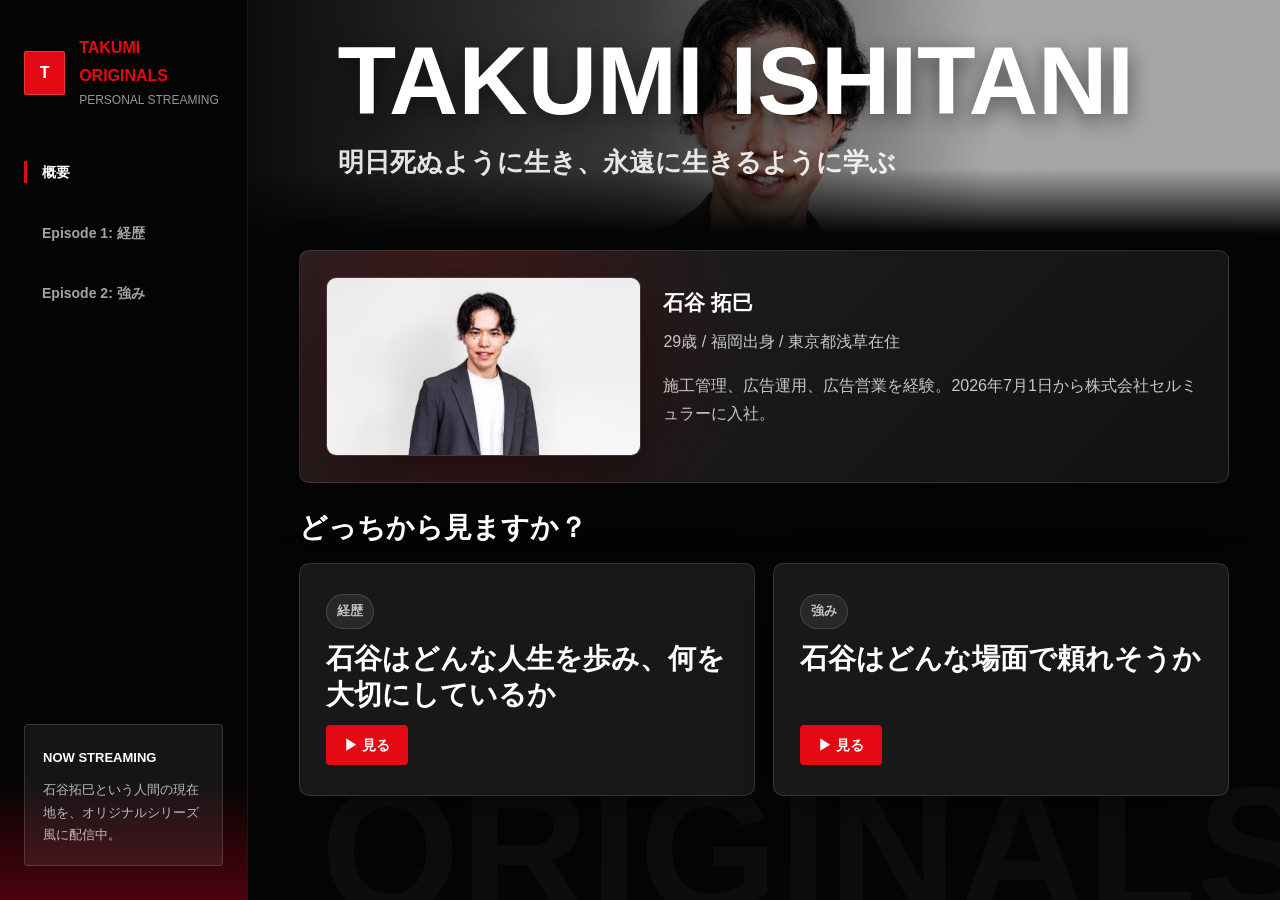
==== commit 2aaf129d: "メール・隠しなど" ====
--- a/index.html
+++ b/index.html
@@ -46,7 +46,7 @@
       <a class="nav-link nav-link--overview active" href="index.html" data-nav-item="overview" data-click-area="global_nav" data-click-name="overview" data-click-label="概要">概要</a>
       <a class="nav-link nav-link--episode1" href="growth.html" data-nav-item="episode1" data-click-area="global_nav" data-click-name="episode1_history" data-click-label="Episode 1: 経歴">Episode 1: 経歴</a>
       <a class="nav-link nav-link--strengths" href="strengths.html" data-nav-item="strengths" data-click-area="global_nav" data-click-name="episode2_strengths" data-click-label="Episode 2: 強み">Episode 2: 強み</a>
-      <a class="nav-link nav-link--goals" href="goals.html" data-nav-item="goals" data-click-area="global_nav" data-click-name="episode3_goals" data-click-label="Episode 3: 目標">Episode 3: 目標</a>
+      <a class="nav-link nav-link--goals is-gated" href="goals.html" data-nav-item="goals" data-click-area="global_nav" data-click-name="episode3_goals" data-click-label="Episode 3: 目標">Episode 3: 目標</a>
     </nav>
 
     <div class="sidebar-note">
--- a/css/style.css
+++ b/css/style.css
@@ -277,6 +277,13 @@
   text-transform: uppercase;
 }
 
+/* 入口(経歴/強み)を通った人にだけ「目標」を表示する。
+   入ってきて経歴も強みも押さず離脱した人には出さない（＝興味が無い層は切り捨てる）。
+   JS が entry_choice 成立時 or goals 到達時に is-gated を外して表示する。 */
+.nav-link--goals.is-gated {
+  display: none;
+}
+
 .nav a::before {
   content: "";
   position: absolute;
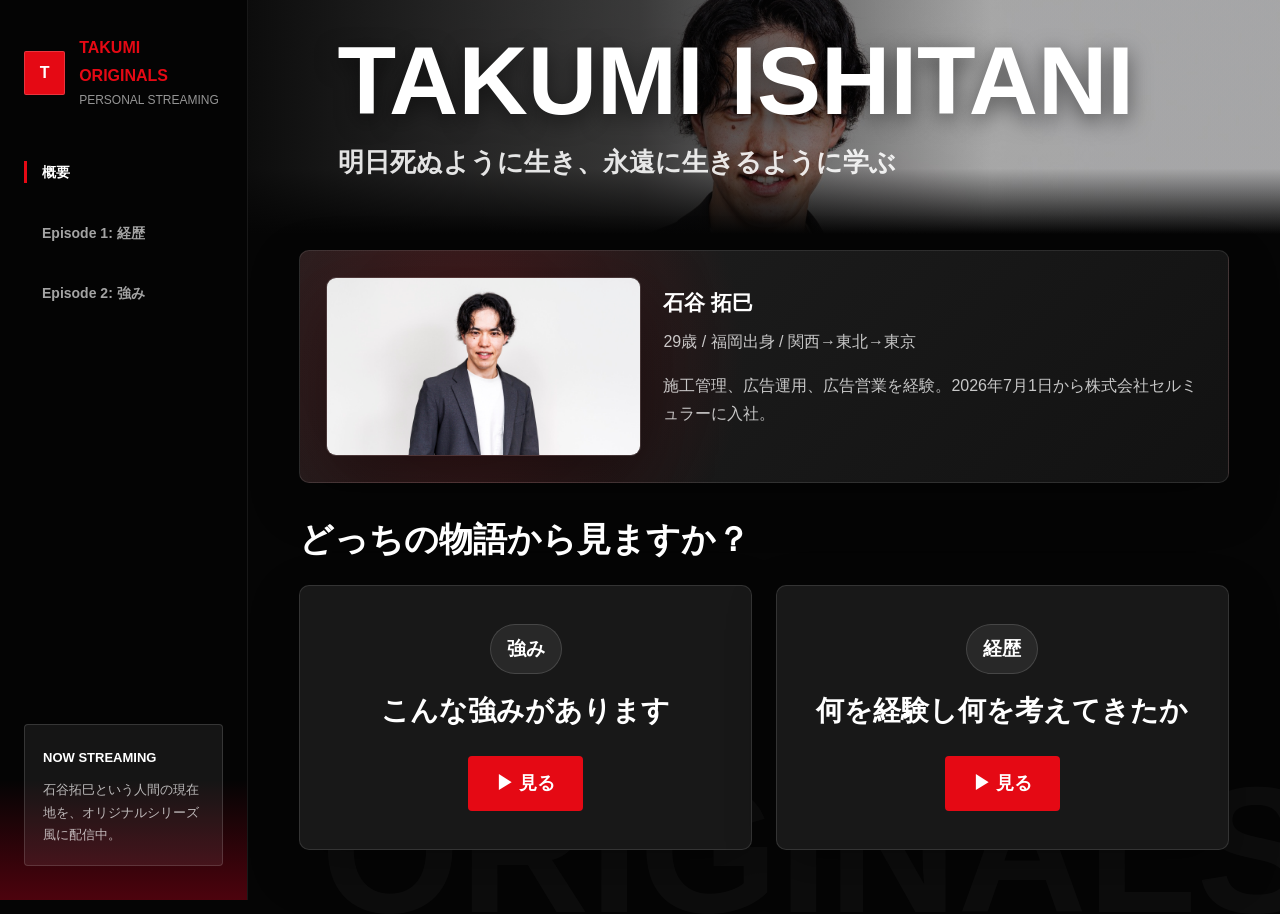
==== commit d9b01f07: "諸々" ====
--- a/index.html
+++ b/index.html
@@ -68,23 +68,23 @@
         <img src="assets/images/profile-photo.jpg" alt="石谷拓巳のプロフィール写真">
         <div>
           <h2>石谷 拓巳</h2>
-          <p>29歳 / 福岡出身 / 東京都浅草在住</p>
+          <p>29歳 / 福岡出身 / 関西→東北→東京</p>
           <p>施工管理、広告運用、広告営業を経験。2026年7月1日から株式会社セルミュラーに入社。</p>
         </div>
       </article>
     </section>
 
     <section class="entry-fork reveal" aria-label="どこから見るか選ぶ">
-      <h2 class="entry-fork__title">どっちから見ますか？</h2>
+      <h2 class="entry-fork__title">どっちの物語から見ますか？</h2>
       <div class="entry-fork__cards">
         <a class="entry-card" href="growth.html" data-entry-choice="history" data-click-area="entry_fork" data-click-name="history" data-click-label="経歴">
-          <span class="entry-card__label">石谷はどんな人生を歩み、何を大切にしているか</span>
           <span class="entry-card__sub">経歴</span>
+          <span class="entry-card__label">何を経験し何を考えてきたか</span>
           <span class="entry-card__cta">▶ 見る</span>
         </a>
         <a class="entry-card" href="strengths.html" data-entry-choice="strengths" data-click-area="entry_fork" data-click-name="strengths" data-click-label="強み">
-          <span class="entry-card__label">石谷はどんな場面で頼れそうか</span>
           <span class="entry-card__sub">強み</span>
+          <span class="entry-card__label">こんな強みがあります</span>
           <span class="entry-card__cta">▶ 見る</span>
         </a>
       </div>
--- a/css/style.css
+++ b/css/style.css
@@ -914,13 +914,14 @@
   grid-template-columns: minmax(280px, 42%) minmax(0, 1fr);
   grid-template-rows: auto minmax(0, 1fr);
   gap: clamp(22px, 4vw, 54px);
+  height: calc(100vh - clamp(28px, 6vw, 68px));
   max-height: calc(100vh - clamp(28px, 6vw, 68px));
   padding: clamp(18px, 3vw, 34px);
   border: none;
   border-radius: 10px;
   background: #080808;
   box-shadow: 0 0 0 999vmax rgba(0, 0, 0, 0.78), 0 34px 120px rgba(229, 9, 20, 0.28), 0 22px 64px rgba(0, 0, 0, 0.70);
-  overflow: auto;
+  overflow: hidden;
 }
 
 .log-overlay[hidden] {
@@ -1006,6 +1007,12 @@
   grid-row: 2;
   align-self: start;
   max-width: 820px;
+  min-height: 0;
+  height: 100%;
+  padding-right: 12px;
+  overflow-y: auto;
+  position: relative;
+  z-index: 1;
 }
 
 .log-overlay-detail p {
@@ -1013,6 +1020,23 @@
   color: rgba(255, 255, 255, 0.82);
   font-size: clamp(15px, 1.35vw, 18px);
   line-height: 1.9;
+}
+
+.log-detail-art {
+  display: none;
+}
+
+.log-overlay .log-detail-art--exodia {
+  display: block;
+  position: fixed;
+  top: clamp(58px, 8vw, 120px);
+  right: clamp(34px, 7vw, 120px);
+  z-index: 0;
+  width: clamp(180px, 24vw, 360px);
+  max-width: 34vw;
+  opacity: 0.24;
+  filter: saturate(0.85) contrast(1.08);
+  pointer-events: none;
 }
 
 .log-overlay-close {
@@ -1625,6 +1649,10 @@
   line-height: 1.9;
 }
 
+.goal-stage-placeholder__mobile {
+  display: none;
+}
+
 .goal-stage-panel__term {
   display: block;
   margin-bottom: 12px;
@@ -1673,6 +1701,14 @@
 
   .goal-stage-panels {
     min-height: auto;
+  }
+
+  .goal-stage-placeholder__desktop {
+    display: none;
+  }
+
+  .goal-stage-placeholder__mobile {
+    display: inline;
   }
 }
 
@@ -2138,12 +2174,13 @@
   grid-template-columns: minmax(280px, 42%) minmax(0, 1fr);
   grid-template-rows: auto minmax(0, 1fr);
   gap: clamp(22px, 4vw, 54px);
+  height: calc(100vh - clamp(28px, 6vw, 68px));
   max-height: calc(100vh - clamp(28px, 6vw, 68px));
   padding: clamp(18px, 3vw, 34px);
   border-color: transparent;
   background: #080808;
   box-shadow: 0 0 0 999vmax rgba(0, 0, 0, 0.78), 0 34px 120px rgba(229, 9, 20, 0.28), 0 22px 64px rgba(0, 0, 0, 0.70);
-  overflow: auto;
+  overflow: hidden;
   animation: none;
   transform: none !important;
   transition: none;
@@ -2471,8 +2508,10 @@
   grid-row: 2;
   align-self: start;
   max-width: 820px;
-  padding: 0;
-  overflow: visible;
+  min-height: 0;
+  height: 100%;
+  padding: 0 12px 0 0;
+  overflow-y: auto;
   animation: goal-detail-rise 420ms ease both;
 }
 
@@ -2566,13 +2605,14 @@
   grid-template-rows: auto auto minmax(0, 1fr) auto;
   gap: clamp(22px, 4vw, 56px);
   max-width: none;
+  height: calc(100vh - clamp(28px, 6vw, 68px));
   max-height: calc(100vh - clamp(28px, 6vw, 68px));
   padding: clamp(18px, 3vw, 34px);
   animation: goal-fullscreen-pop 560ms cubic-bezier(.14, .9, .2, 1) both;
   border-color: transparent;
   background: #080808;
   box-shadow: 0 0 0 999vmax rgba(0, 0, 0, 0.78), 0 34px 120px rgba(229, 9, 20, 0.30), 0 22px 64px rgba(0, 0, 0, 0.70);
-  overflow: auto;
+  overflow: hidden;
 }
 
 .goal-card summary::-webkit-details-marker {
@@ -2784,9 +2824,11 @@
   align-self: start;
   z-index: 2;
   max-width: 920px;
+  min-height: 0;
+  height: 100%;
   max-height: none;
-  padding: 0;
-  overflow: visible;
+  padding: 0 12px 0 0;
+  overflow-y: auto;
 }
 
 .goal-card[open] .goal-detail p {
@@ -3058,11 +3100,12 @@
   .log-card[open] {
     inset: 10px;
     grid-template-columns: 1fr;
-    grid-template-rows: auto auto auto;
+    grid-template-rows: auto auto minmax(0, 1fr);
     gap: 16px;
+    height: calc(100vh - 20px);
     max-height: calc(100vh - 20px);
     padding: 18px;
-    overflow: auto;
+    overflow: hidden;
   }
 
   .log-card[open] .log-thumb,
@@ -3093,7 +3136,10 @@
   .log-card[open] .log-detail {
     grid-row: 3;
     max-width: none;
-    padding: 0;
+    min-height: 0;
+    height: 100%;
+    padding: 0 8px 0 0;
+    overflow-y: auto;
   }
 
   .log-card[open] .log-detail p {
@@ -3104,12 +3150,13 @@
   .log-overlay {
     inset: 10px;
     grid-template-columns: 1fr;
-    grid-template-rows: auto auto auto;
+    grid-template-rows: auto auto minmax(0, 1fr);
     align-content: start;
     gap: 16px;
+    height: calc(100vh - 20px);
     max-height: calc(100vh - 20px);
     padding: 18px;
-    overflow: auto;
+    overflow: hidden;
   }
 
   .log-overlay-figure,
@@ -3146,6 +3193,10 @@
   .log-overlay-detail {
     grid-row: 3;
     max-width: none;
+    min-height: 0;
+    height: 100%;
+    padding-right: 8px;
+    overflow-y: auto;
   }
 
   .log-overlay-detail p {
@@ -3153,14 +3204,19 @@
     line-height: 1.85;
   }
 
+  .log-overlay .log-detail-art--exodia {
+    display: none;
+  }
+
   .goal-card[open] {
     inset: 10px;
     grid-template-columns: 1fr;
-    grid-template-rows: auto auto auto auto auto;
+    grid-template-rows: auto auto minmax(120px, 34vh) minmax(0, 1fr) auto;
     gap: 14px;
+    height: calc(100vh - 20px);
     max-height: calc(100vh - 20px);
     padding: 18px;
-    overflow: auto;
+    overflow: hidden;
   }
 
   .goal-card[open] summary {
@@ -3195,8 +3251,11 @@
 
   .goal-card[open] .goal-detail {
     grid-row: 4;
+    min-height: 0;
+    height: 100%;
     max-height: none;
-    overflow: visible;
+    padding-right: 8px;
+    overflow-y: auto;
   }
 
   .goal-card[open] .goal-detail p {
@@ -3269,29 +3328,33 @@
 
 /* ===== Entry fork (概要: 経歴 / 強み の対等な2択) ===== */
 .entry-fork {
-  margin-top: 26px;
+  margin-top: 34px;
 }
 .entry-fork__title {
-  margin: 0 0 16px;
-  font-size: clamp(20px, 2.4vw, 28px);
+  margin: 0 0 22px;
+  font-size: clamp(24px, 2.8vw, 34px);
+  font-weight: 800;
 }
 .entry-fork__cards {
   display: grid;
   grid-template-columns: repeat(2, minmax(0, 1fr));
-  gap: 18px;
+  gap: 24px;
 }
 .entry-card {
   display: flex;
   flex-direction: column;
-  gap: 12px;
-  min-height: 200px;
-  padding: 30px 26px;
+  align-items: center;
+  justify-content: center;
+  gap: 18px;
+  min-height: 260px;
+  padding: 38px 34px;
   border: 1px solid rgba(255, 255, 255, 0.12);
   border-radius: 10px;
   background: #181818;
   box-shadow: 0 18px 50px rgba(0, 0, 0, 0.32);
   color: #fff;
   text-decoration: none;
+  text-align: center;
   transition: transform 220ms ease, border-color 220ms ease, box-shadow 220ms ease;
 }
 .entry-card:hover,
@@ -3302,34 +3365,37 @@
   outline: none;
 }
 .entry-card__label {
-  font-size: clamp(22px, 2.2vw, 30px);
-  font-weight: 900;
-  line-height: 1.28;
+  max-width: 100%;
+  font-size: 28px;
+  font-weight: 700;
+  line-height: 1.36;
   letter-spacing: 0;
+  white-space: nowrap;
 }
 .entry-card__sub {
-  order: -1;
-  width: fit-content;
-  padding: 5px 10px;
+  padding: 7px 16px;
   border: 1px solid rgba(255, 255, 255, 0.14);
   border-radius: 999px;
-  color: rgba(255, 255, 255, 0.72);
+  color: #fff;
   background: rgba(255, 255, 255, 0.07);
-  font-size: 13px;
-  font-weight: 900;
+  font-size: clamp(17px, 1.5vw, 22px);
+  font-weight: 800;
 }
 .entry-card__cta {
-  margin-top: auto;
-  align-self: flex-start;
-  padding: 8px 18px;
+  margin-top: 8px;
+  padding: 12px 28px;
   border-radius: 4px;
   background: var(--red);
-  font-weight: 900;
-  font-size: 14px;
+  font-weight: 800;
+  font-size: 18px;
 }
 @media (max-width: 640px) {
   .entry-fork__cards {
     grid-template-columns: 1fr;
+  }
+
+  .entry-card__label {
+    font-size: 22px;
   }
 }
 
